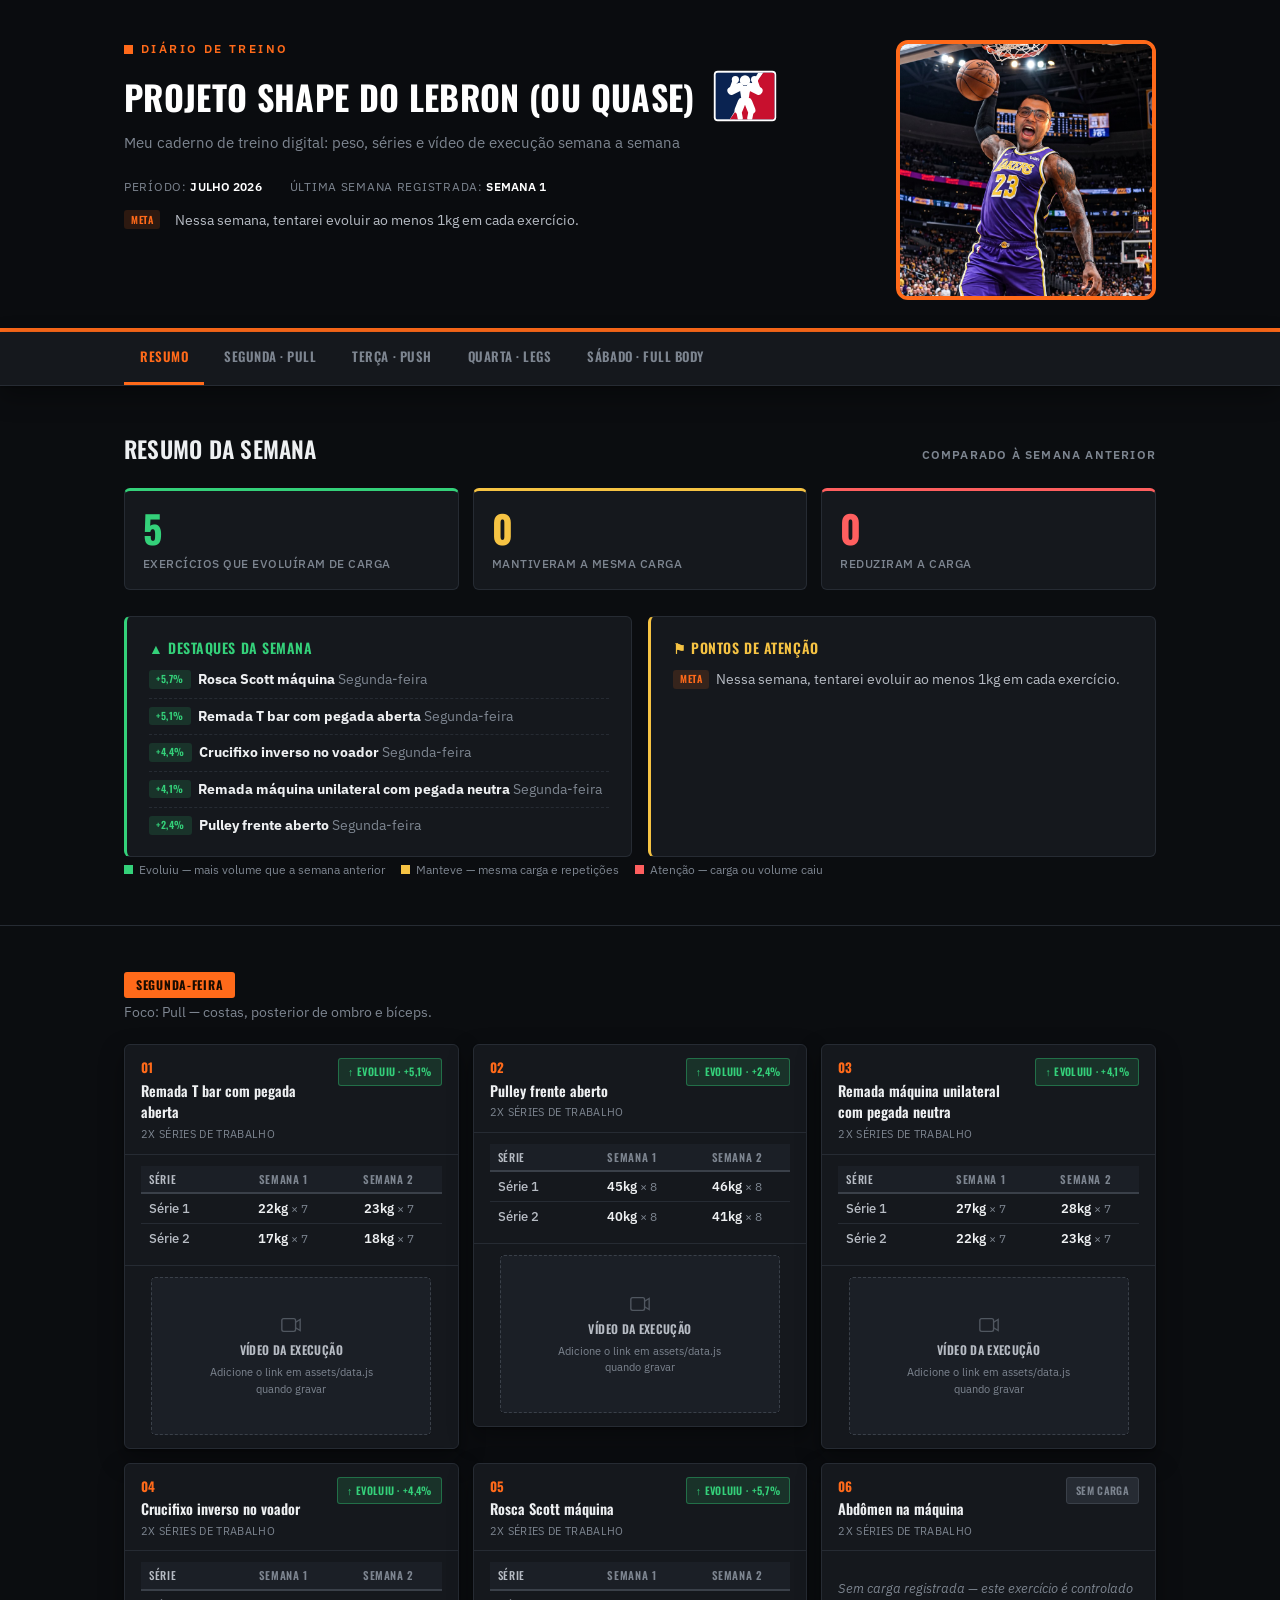
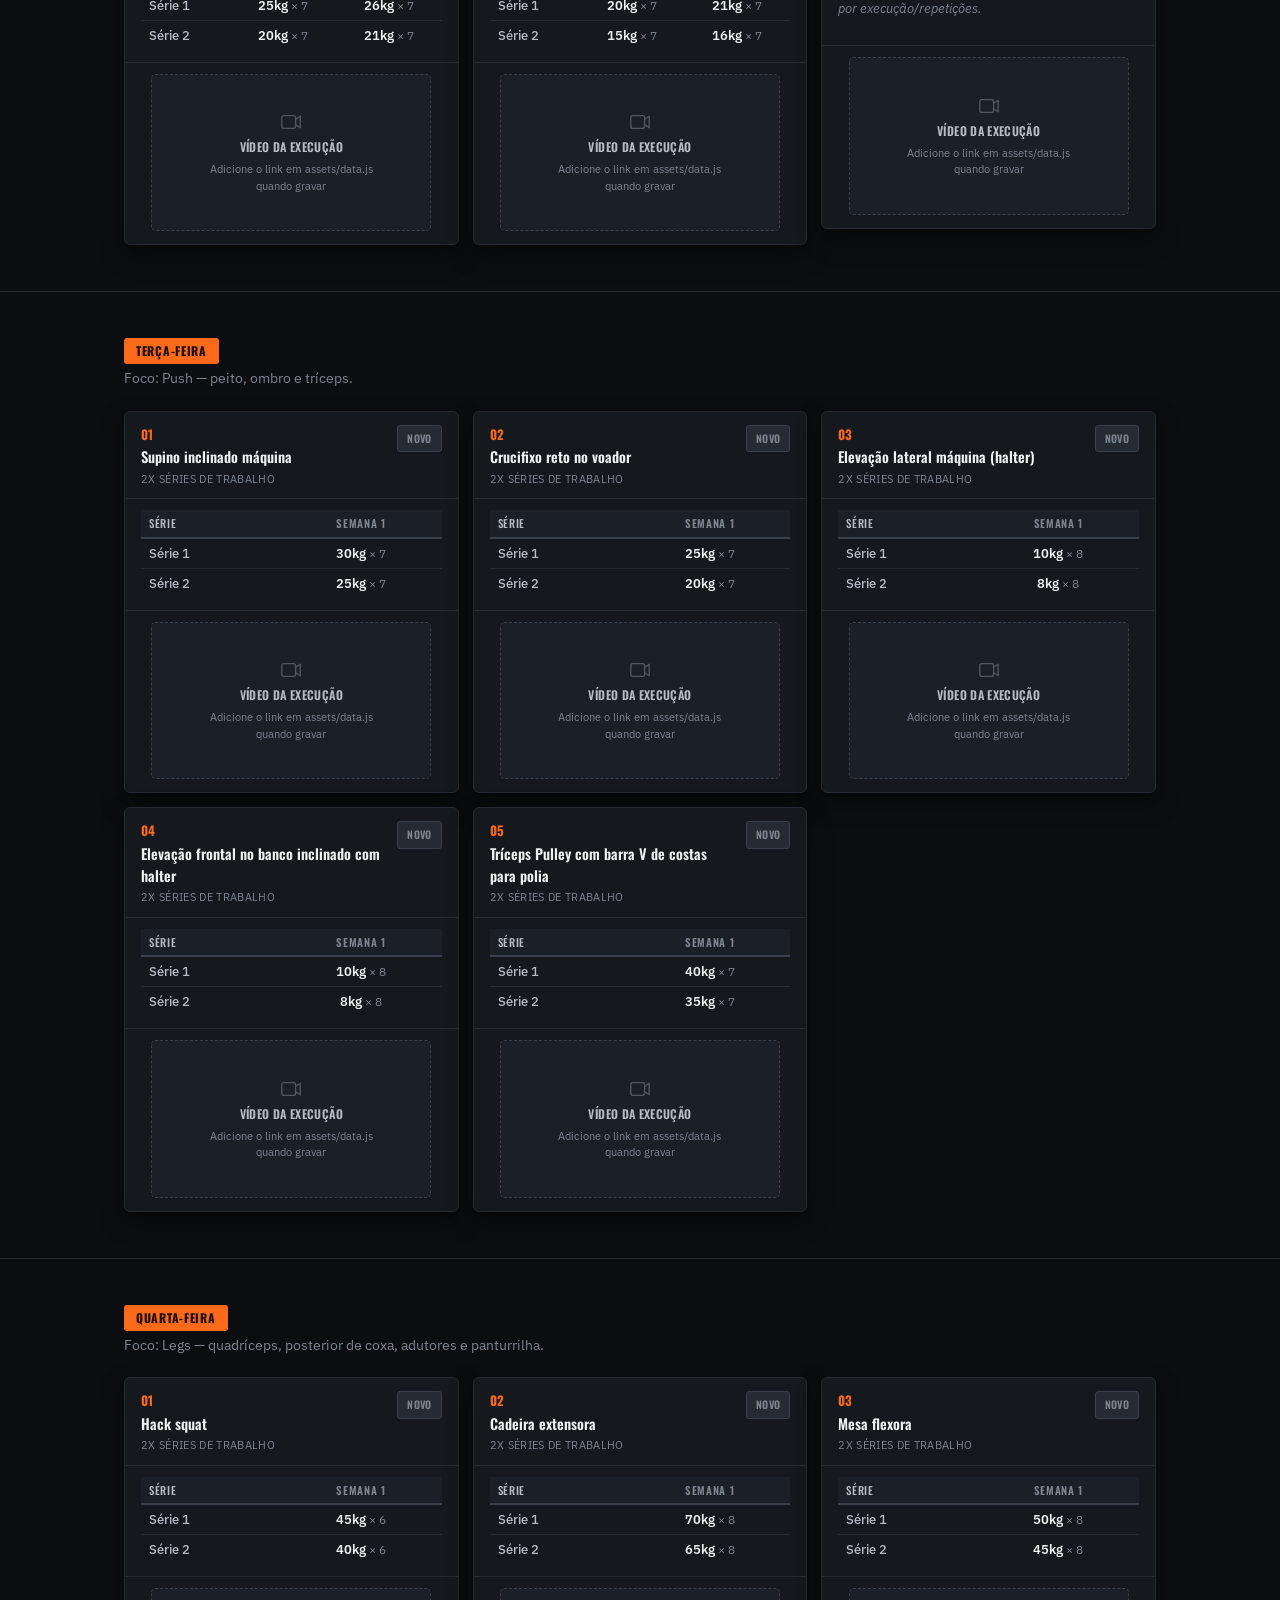
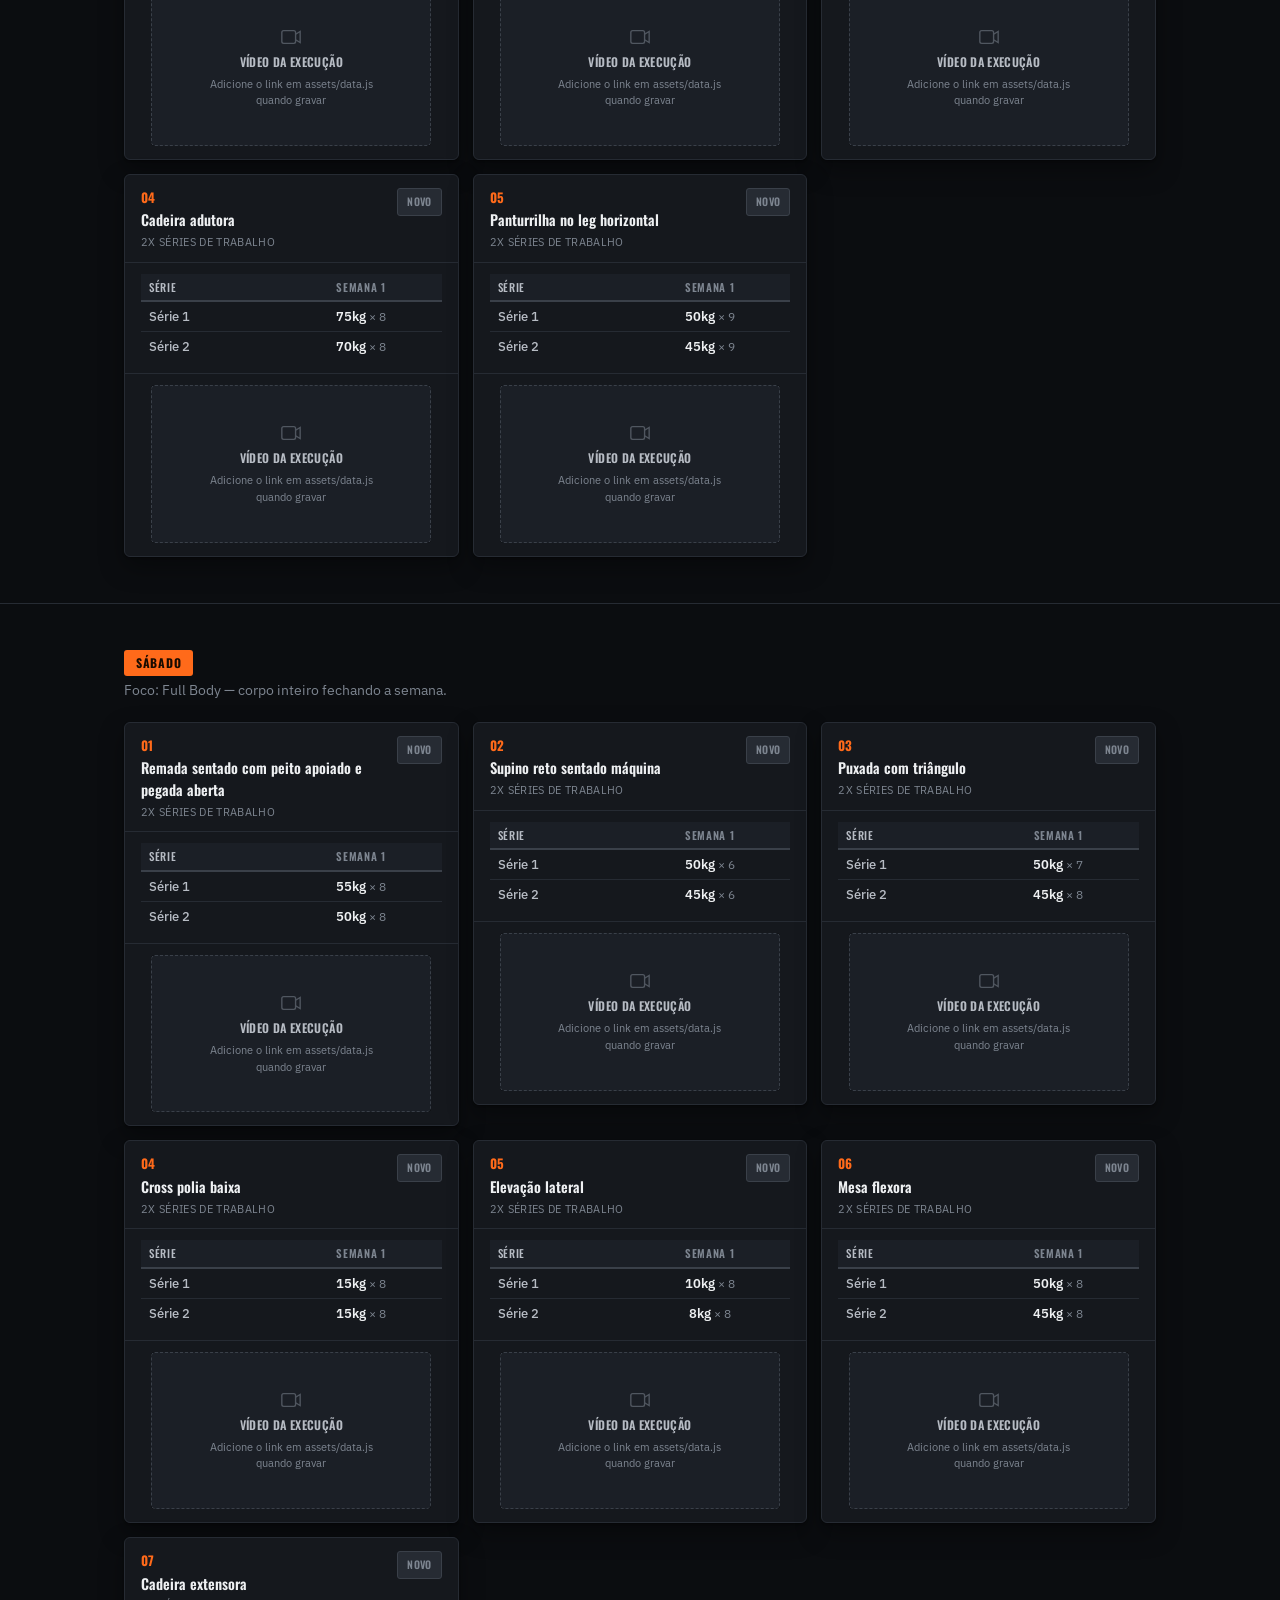
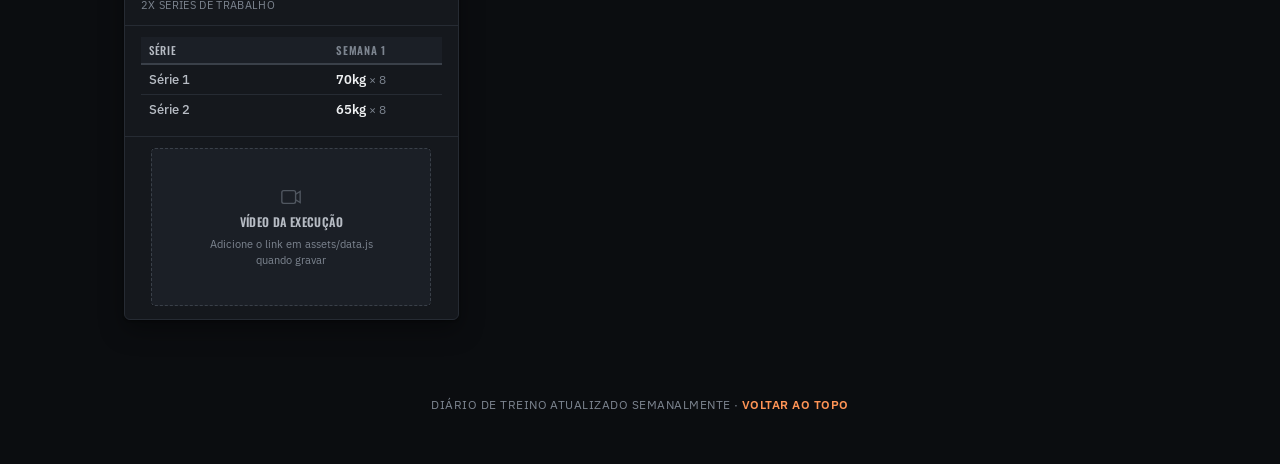
==== index.html @ 0bc57972 "Add initial HTML structure and CSS styles for training diary project" ====
<!DOCTYPE html>
<html lang="pt-BR">
<head>
<meta charset="UTF-8">
<meta name="viewport" content="width=device-width, initial-scale=1.0">
<title>Diário de Treino — Projeto Shape do Lebron (ou quase)</title>
<meta name="description" content="Registro semanal de cargas, séries e evolução de treino, com espaço para vídeos de execução.">
<link rel="icon" type="image/svg+xml" href="assets/favicon.svg">
<link rel="alternate icon" href="assets/favicon.png">
<link rel="stylesheet" href="assets/styles.css">
</head>
<body>

<header class="site-header">
  <div class="wrap header-flex">
    <div class="header-main">
      <p class="eyebrow">Diário de treino</p>
      <div class="title-row">
        <h1 id="meta-programa">Programa</h1>
        <svg class="league-logo" viewBox="20 0 160 130" role="img" aria-label="Distintivo da liga do shape">
          <rect x="22" y="2" width="156" height="126" rx="10" fill="#ffffff"/>
          <clipPath id="badgeClip">
            <rect x="26" y="6" width="148" height="118" rx="7"/>
          </clipPath>
          <g clip-path="url(#badgeClip)">
            <rect x="26" y="6" width="148" height="118" fill="#0a2351"/>
            <polygon points="133.4,6 146.2,6 74.5,124 61.8,124" fill="#ffffff"/>
            <polygon points="146.2,6 174,6 174,124 61.8,124" fill="#c8102e"/>
            <g fill="none" stroke="#ffffff" stroke-linecap="round">
              <path d="M86,42 L66,52" stroke-width="20"/>
              <path d="M66,52 L76,24" stroke-width="13"/>
              <path d="M114,42 L134,52" stroke-width="20"/>
              <path d="M134,52 L124,24" stroke-width="13"/>
              <path d="M92,80 L84,100" stroke-width="20"/>
              <path d="M84,100 L88,120" stroke-width="13"/>
              <path d="M108,80 L116,100" stroke-width="20"/>
              <path d="M116,100 L112,120" stroke-width="13"/>
            </g>
            <polygon points="86,40 114,40 108,80 92,80" fill="#ffffff"/>
            <circle cx="76" cy="24" r="9" fill="#ffffff"/>
            <circle cx="124" cy="24" r="9" fill="#ffffff"/>
            <circle cx="100" cy="26" r="13" fill="#ffffff"/>
          </g>
        </svg>
      </div>
      <p class="sub">Meu caderno de treino digital: peso, séries e vídeo de execução semana a semana</p>
      <div class="header-meta">
        <span>Período: <strong id="meta-periodo">—</strong></span>
        <span>Última semana registrada: <strong id="meta-atualizacao">—</strong></span>
      </div>
      <p class="header-goal" id="header-goal" hidden><span class="tag-mini goal">Meta</span><span id="header-goal-text"></span></p>
      <div class="month-switcher" id="month-switcher" hidden></div>
    </div>
    <div class="header-photo">
      <img src="assets/perfil.jpg" alt="Foto do atleta" onerror="this.parentElement.classList.add('is-empty')">
    </div>
  </div>
</header>

<nav class="day-nav">
  <div class="wrap">
    <a href="#resumo" class="accent">Resumo</a>
    <a href="#pull">Segunda · Pull</a>
    <a href="#push">Terça · Push</a>
    <a href="#legs">Quarta · Legs</a>
    <a href="#fullbody">Sábado · Full Body</a>
  </div>
</nav>

<main>

  <section class="block" id="resumo">
    <div class="wrap">
      <div class="section-head">
        <h2>Resumo da semana</h2>
        <span class="tag">Comparado à semana anterior</span>
      </div>

      <div class="stat-grid">
        <div class="stat-card up">
          <div class="num" id="stat-up">0</div>
          <div class="label">Exercícios que evoluíram de carga</div>
        </div>
        <div class="stat-card flat">
          <div class="num" id="stat-flat">0</div>
          <div class="label">Mantiveram a mesma carga</div>
        </div>
        <div class="stat-card down">
          <div class="num" id="stat-down">0</div>
          <div class="label">Reduziram a carga</div>
        </div>
      </div>

      <div class="callout-grid">
        <div class="callout highlight">
          <h3>▲ Destaques da semana</h3>
          <ul id="highlight-list"></ul>
        </div>
        <div class="callout attention">
          <h3>⚑ Pontos de atenção</h3>
          <ul id="attention-list"></ul>
        </div>
      </div>

      <div class="legend">
        <span><span class="dot up"></span>Evoluiu — mais volume que a semana anterior</span>
        <span><span class="dot flat"></span>Manteve — mesma carga e repetições</span>
        <span><span class="dot down"></span>Atenção — carga ou volume caiu</span>
      </div>
    </div>
  </section>

  <section class="block" id="pull">
    <div class="wrap">
      <div class="day-title"><span class="pill">Segunda-feira</span></div>
      <p class="day-sub">Foco: Pull — costas, posterior de ombro e bíceps.</p>
      <div class="ex-grid"></div>
    </div>
  </section>

  <section class="block" id="push">
    <div class="wrap">
      <div class="day-title"><span class="pill">Terça-feira</span></div>
      <p class="day-sub">Foco: Push — peito, ombro e tríceps.</p>
      <div class="ex-grid"></div>
    </div>
  </section>

  <section class="block" id="legs">
    <div class="wrap">
      <div class="day-title"><span class="pill">Quarta-feira</span></div>
      <p class="day-sub">Foco: Legs — quadríceps, posterior de coxa, adutores e panturrilha.</p>
      <div class="ex-grid"></div>
    </div>
  </section>

  <section class="block" id="fullbody">
    <div class="wrap">
      <div class="day-title"><span class="pill">Sábado</span></div>
      <p class="day-sub">Foco: Full Body — corpo inteiro fechando a semana.</p>
      <div class="ex-grid"></div>
    </div>
  </section>

</main>

<footer>
  <div class="wrap">
    Diário de treino atualizado semanalmente · <a href="#resumo">voltar ao topo</a>
  </div>
</footer>

<script src="assets/data.js"></script>
<script src="assets/app.js"></script>
</body>
</html>
---- assets/styles.css ----
@import url('https://fonts.googleapis.com/css2?family=Oswald:wght@400;500;600;700&family=IBM+Plex+Sans:wght@400;500;600;700&display=swap');

:root {
  --ink: #eef0f2;
  --ink-soft: #b7bcc4;
  --muted: #7d8590;
  --paper: #0b0d10;
  --paper-raised: #15181d;
  --paper-raised-2: #1b1f26;
  --line: #262b33;
  --line-strong: #3a4049;
  --brand: #0a0c0f;
  --brand-soft: #ff9455;
  --terracotta: #ff6a1a;
  --up: #34d17a;
  --up-bg: rgba(52, 209, 122, 0.14);
  --up-line: rgba(52, 209, 122, 0.38);
  --flat: #f6c343;
  --flat-bg: rgba(246, 195, 67, 0.14);
  --flat-line: rgba(246, 195, 67, 0.38);
  --down: #ff5f5f;
  --down-bg: rgba(255, 95, 95, 0.14);
  --down-line: rgba(255, 95, 95, 0.38);
  --radius: 6px;
  --shadow: 0 1px 2px rgba(0, 0, 0, 0.35), 0 10px 24px rgba(0, 0, 0, 0.35);
}

* { box-sizing: border-box; }

html { scroll-behavior: smooth; }

body {
  margin: 0;
  background: var(--paper);
  color: var(--ink);
  font-family: 'IBM Plex Sans', -apple-system, BlinkMacSystemFont, sans-serif;
  font-feature-settings: 'tnum' 1, 'lnum' 1;
  line-height: 1.5;
}

h1, h2, h3, .display {
  font-family: 'Oswald', 'Arial Narrow', sans-serif;
  font-weight: 600;
  text-transform: uppercase;
  color: var(--ink);
  letter-spacing: 0.01em;
}

a { color: inherit; }

.wrap {
  max-width: 1080px;
  margin: 0 auto;
  padding: 0 24px;
}

/* ---------- HEADER ---------- */

.site-header {
  background: var(--brand);
  color: #eef0f2;
  padding: 40px 0 28px;
  border-bottom: 4px solid var(--terracotta);
}

.site-header .eyebrow {
  display: flex;
  align-items: center;
  gap: 8px;
  text-transform: uppercase;
  letter-spacing: 0.2em;
  font-size: 12px;
  font-weight: 600;
  color: var(--terracotta);
  margin: 0 0 12px;
}

.site-header .eyebrow::before {
  content: "";
  display: inline-block;
  width: 9px;
  height: 9px;
  background: var(--terracotta);
}

.header-flex {
  display: flex;
  justify-content: space-between;
  align-items: flex-start;
  gap: 28px;
}

.header-main {
  min-width: 0;
  flex: 1 1 auto;
}

.header-photo {
  flex: none;
  width: 260px;
  height: 260px;
  border-radius: 12px;
  border: 4px solid var(--terracotta);
  overflow: hidden;
  background: var(--paper-raised-2);
}

.header-photo img {
  width: 100%;
  height: 100%;
  object-fit: cover;
  display: block;
}

.header-photo.is-empty {
  display: flex;
  align-items: center;
  justify-content: center;
}

.header-photo.is-empty img {
  display: none;
}

.header-photo.is-empty::after {
  content: "SUA FOTO AQUI";
  font-family: 'Oswald', sans-serif;
  font-size: 13px;
  font-weight: 600;
  letter-spacing: 0.04em;
  color: var(--muted);
  text-align: center;
  padding: 0 8px;
}

@media (max-width: 860px) {
  .header-photo {
    width: 180px;
    height: 180px;
  }
}

@media (max-width: 640px) {
  .header-flex {
    flex-direction: column-reverse;
  }
  .header-photo {
    width: 100%;
    height: auto;
    aspect-ratio: 1 / 1;
    max-width: 320px;
    margin: 0 auto;
  }
  .site-header h1 {
    white-space: normal;
  }
}

.title-row {
  display: flex;
  align-items: center;
  gap: 18px;
  flex-wrap: wrap;
  margin-bottom: 10px;
}

.site-header h1 {
  color: #ffffff;
  font-size: clamp(22px, 3.4vw, 34px);
  font-weight: 700;
  letter-spacing: 0.01em;
  margin: 0;
  white-space: nowrap;
}

.league-logo {
  height: 52px;
  width: auto;
  flex: none;
}

.site-header .sub {
  color: var(--muted);
  font-size: 14.5px;
  margin: 0;
  max-width: 620px;
  text-transform: none;
}

.header-meta {
  display: flex;
  flex-wrap: wrap;
  gap: 10px 28px;
  margin-top: 24px;
  font-size: 12px;
  text-transform: uppercase;
  letter-spacing: 0.06em;
  color: var(--muted);
}

.header-meta strong {
  color: #ffffff;
  font-weight: 600;
  letter-spacing: 0.01em;
}

.header-goal {
  display: flex;
  align-items: center;
  gap: 8px;
  margin: 14px 0 0;
  font-size: 13.5px;
  color: var(--ink-soft);
}

.month-switcher {
  display: flex;
  flex-wrap: wrap;
  gap: 8px;
  margin-top: 20px;
}

.month-pill {
  font-family: 'Oswald', sans-serif;
  font-size: 12px;
  font-weight: 600;
  text-transform: uppercase;
  letter-spacing: 0.05em;
  color: var(--ink-soft);
  background: transparent;
  border: 1px solid var(--line-strong);
  border-radius: 3px;
  padding: 7px 14px;
  cursor: pointer;
}

.month-pill:hover {
  border-color: var(--terracotta);
  color: #fff;
}

.month-pill.active {
  background: var(--terracotta);
  border-color: var(--terracotta);
  color: #180b00;
}

/* ---------- NAV ---------- */

.day-nav {
  position: sticky;
  top: 0;
  z-index: 20;
  background: var(--paper-raised);
  border-bottom: 1px solid var(--line);
  box-shadow: var(--shadow);
}

.day-nav .wrap {
  display: flex;
  gap: 4px;
  overflow-x: auto;
  padding-top: 0;
  padding-bottom: 0;
}

.day-nav a {
  display: inline-block;
  padding: 15px 16px;
  font-family: 'Oswald', sans-serif;
  font-size: 13px;
  font-weight: 600;
  text-transform: uppercase;
  letter-spacing: 0.04em;
  text-decoration: none;
  color: var(--muted);
  border-bottom: 3px solid transparent;
  white-space: nowrap;
}

.day-nav a:hover { color: var(--ink); }

.day-nav a.accent { border-bottom-color: var(--terracotta); color: var(--terracotta); }

/* ---------- SECTIONS ---------- */

section.block {
  padding: 46px 0;
  border-bottom: 1px solid var(--line);
}

main > section.block:last-child {
  border-bottom: none;
}

.section-head {
  display: flex;
  align-items: baseline;
  justify-content: space-between;
  flex-wrap: wrap;
  gap: 8px;
  margin-bottom: 22px;
}

.section-head h2 {
  font-size: 23px;
  margin: 0;
}

.section-head .tag {
  font-size: 12px;
  font-weight: 600;
  color: var(--muted);
  text-transform: uppercase;
  letter-spacing: 0.1em;
}

/* ---------- SUMMARY ---------- */

.stat-grid {
  display: grid;
  grid-template-columns: repeat(auto-fit, minmax(150px, 1fr));
  gap: 14px;
  margin-bottom: 26px;
}

.stat-card {
  background: var(--paper-raised);
  border: 1px solid var(--line);
  border-top: 3px solid var(--line-strong);
  border-radius: var(--radius);
  padding: 18px 18px 16px;
}

.stat-card .num {
  font-family: 'Oswald', sans-serif;
  font-size: 38px;
  font-weight: 700;
  line-height: 1;
  margin-bottom: 8px;
}

.stat-card .label {
  font-size: 12px;
  color: var(--muted);
  font-weight: 500;
  text-transform: uppercase;
  letter-spacing: 0.04em;
}

.stat-card.up { border-top-color: var(--up); }
.stat-card.flat { border-top-color: var(--flat); }
.stat-card.down { border-top-color: var(--down); }

.stat-card.up .num { color: var(--up); }
.stat-card.flat .num { color: var(--flat); }
.stat-card.down .num { color: var(--down); }

.callout-grid {
  display: grid;
  grid-template-columns: 1fr 1fr;
  gap: 16px;
}

@media (max-width: 720px) {
  .callout-grid { grid-template-columns: 1fr; }
}

.callout {
  background: var(--paper-raised);
  border-radius: var(--radius);
  padding: 20px 22px;
  border: 1px solid var(--line);
  border-left: 3px solid;
}

.callout h3 {
  margin: 0 0 12px;
  font-size: 14px;
  letter-spacing: 0.04em;
  display: flex;
  align-items: center;
  gap: 8px;
}

.callout.highlight {
  border-left-color: var(--up);
}
.callout.highlight h3 { color: var(--up); }

.callout.attention {
  border-left-color: var(--flat);
}
.callout.attention h3 { color: var(--flat); }

.callout ul {
  margin: 0;
  padding: 0;
  list-style: none;
  font-size: 13.5px;
  color: var(--ink-soft);
}

.callout li {
  padding: 8px 0;
  border-bottom: 1px dashed var(--line);
  line-height: 1.45;
}
.callout li:last-child { border-bottom: none; padding-bottom: 0; }
.callout li:first-child { padding-top: 0; }

.callout li .muted { color: var(--muted); }
.callout li strong { color: var(--ink); }

.tag-mini {
  display: inline-block;
  font-family: 'Oswald', sans-serif;
  font-size: 10px;
  font-weight: 600;
  text-transform: uppercase;
  letter-spacing: 0.05em;
  padding: 2px 7px;
  border-radius: 3px;
  margin-right: 7px;
  vertical-align: 1px;
  white-space: nowrap;
}

.tag-mini.up { background: var(--up-bg); color: var(--up); }
.tag-mini.down { background: var(--down-bg); color: var(--down); }
.tag-mini.flat { background: var(--flat-bg); color: var(--flat); }
.tag-mini.goal { background: rgba(255, 106, 26, 0.14); color: var(--terracotta); }

.callout .empty {
  font-size: 13.5px;
  color: var(--muted);
  font-style: italic;
}

/* ---------- DAY HEADER ---------- */

.day-title {
  display: flex;
  align-items: center;
  gap: 12px;
  margin-bottom: 4px;
}

.day-title .pill {
  font-family: 'Oswald', sans-serif;
  font-size: 12px;
  font-weight: 700;
  text-transform: uppercase;
  letter-spacing: 0.06em;
  background: var(--terracotta);
  color: #180b00;
  padding: 4px 12px;
  border-radius: 3px;
}

.day-sub {
  font-size: 13.5px;
  color: var(--muted);
  margin: 0 0 22px;
}

/* ---------- EXERCISE CARD ---------- */

.ex-grid {
  display: grid;
  grid-template-columns: repeat(auto-fit, minmax(300px, 1fr));
  align-items: start;
  gap: 14px;
}

.ex-card {
  background: var(--paper-raised);
  border: 1px solid var(--line);
  border-radius: var(--radius);
  overflow: hidden;
  box-shadow: var(--shadow);
}

.ex-card-head {
  display: flex;
  justify-content: space-between;
  align-items: flex-start;
  gap: 10px;
  padding: 13px 16px 11px;
  border-bottom: 1px solid var(--line);
}

.ex-card-head .num {
  font-family: 'Oswald', sans-serif;
  font-weight: 700;
  font-size: 13px;
  color: var(--terracotta);
  display: block;
  margin-bottom: 2px;
}

.ex-card-head h3 {
  font-size: 14.5px;
  font-weight: 600;
  text-transform: none;
  margin: 0;
  letter-spacing: 0;
}

.ex-card-head .series-count {
  font-size: 11px;
  color: var(--muted);
  margin-top: 3px;
  text-transform: uppercase;
  letter-spacing: 0.03em;
}

.badge {
  flex: none;
  font-family: 'Oswald', sans-serif;
  font-size: 10.5px;
  font-weight: 600;
  letter-spacing: 0.03em;
  padding: 5px 9px;
  border-radius: 3px;
  white-space: nowrap;
  border: 1px solid;
  text-transform: uppercase;
}

.badge.up { background: var(--up-bg); color: var(--up); border-color: var(--up-line); }
.badge.flat { background: var(--flat-bg); color: var(--flat); border-color: var(--flat-line); }
.badge.down { background: var(--down-bg); color: var(--down); border-color: var(--down-line); }
.badge.neutral { background: var(--line); color: var(--muted); border-color: var(--line-strong); }

.ex-body {
  display: flex;
  flex-direction: column;
}

.ex-table-wrap {
  padding: 11px 16px 12px;
  overflow-x: auto;
}

table.log {
  border-collapse: collapse;
  width: 100%;
  font-size: 12.5px;
  min-width: 280px;
}

table.log th, table.log td {
  text-align: center;
  padding: 5px 8px;
  border-bottom: 1px solid var(--line);
  white-space: nowrap;
}

table.log th:first-child, table.log td:first-child {
  text-align: left;
  color: var(--ink-soft);
  font-weight: 500;
}

table.log thead th {
  font-family: 'Oswald', sans-serif;
  font-size: 11px;
  text-transform: uppercase;
  letter-spacing: 0.06em;
  color: var(--muted);
  font-weight: 600;
  background: var(--paper-raised-2);
  border-bottom: 2px solid var(--line-strong);
}

table.log tbody tr:last-child td { border-bottom: none; }

table.log td.set-cell strong { color: var(--ink); font-weight: 600; }
table.log td.set-cell span.reps { color: var(--muted); font-size: 12px; }

.no-load {
  font-size: 13px;
  color: var(--muted);
  font-style: italic;
  padding: 4px 0 2px;
}

.ex-note {
  margin: 10px 0 0;
  font-size: 12.5px;
  color: var(--brand-soft);
  background: rgba(255, 106, 26, 0.1);
  border-left: 3px solid var(--terracotta);
  padding: 8px 10px;
  border-radius: 0 4px 4px 0;
}

/* ---------- VIDEO SLOT ---------- */

.video-slot {
  border-top: 1px solid var(--line);
  padding: 11px 16px 13px;
  display: flex;
  flex-direction: column;
}

.video-frame {
  position: relative;
  width: 100%;
  max-width: 280px;
  margin: 0 auto;
  aspect-ratio: 16 / 9;
  border-radius: 4px;
  overflow: hidden;
  background: #000000;
}

.video-frame video, .video-frame iframe {
  width: 100%;
  height: 100%;
  border: 0;
  display: block;
}

.video-placeholder {
  width: 100%;
  height: 100%;
  display: flex;
  flex-direction: column;
  align-items: center;
  justify-content: center;
  gap: 5px;
  border: 1.5px dashed var(--line-strong);
  border-radius: 4px;
  color: var(--muted);
  text-align: center;
  padding: 8px;
  background: var(--paper-raised-2);
}

.video-placeholder svg { opacity: 0.55; }

.video-placeholder .vp-title {
  font-family: 'Oswald', sans-serif;
  font-size: 12px;
  font-weight: 600;
  text-transform: uppercase;
  letter-spacing: 0.03em;
  color: var(--ink-soft);
}

.video-placeholder .vp-hint {
  font-size: 11px;
  color: var(--muted);
  max-width: 180px;
}

/* ---------- LEGEND ---------- */

.legend {
  display: flex;
  flex-wrap: wrap;
  gap: 16px;
  font-size: 12px;
  color: var(--muted);
  margin-top: 4px;
}

.legend .dot {
  display: inline-block;
  width: 9px;
  height: 9px;
  margin-right: 6px;
}

.legend .dot.up { background: var(--up); }
.legend .dot.flat { background: var(--flat); }
.legend .dot.down { background: var(--down); }

/* ---------- FOOTER ---------- */

footer {
  padding: 30px 0 50px;
  font-size: 12px;
  color: var(--muted);
  text-align: center;
  text-transform: uppercase;
  letter-spacing: 0.04em;
}

footer a { color: var(--brand-soft); font-weight: 600; text-decoration: none; }

/* ---------- PRINT ---------- */

@media print {
  :root {
    --ink: #201d1a;
    --ink-soft: #4d463d;
    --muted: #6b6459;
    --paper: #ffffff;
    --paper-raised: #ffffff;
    --paper-raised-2: #f4f2ee;
    --line: #dcd7cc;
    --line-strong: #b9b2a2;
  }
  .day-nav, .month-switcher { display: none; }
  .site-header { background: #fff; color: #201d1a; border-bottom: 3px solid var(--terracotta); }
  .site-header h1, .site-header .eyebrow, .header-meta strong { color: #201d1a; }
  section.block { break-inside: avoid; padding: 20px 0; }
  .ex-card { break-inside: avoid; box-shadow: none; }
}
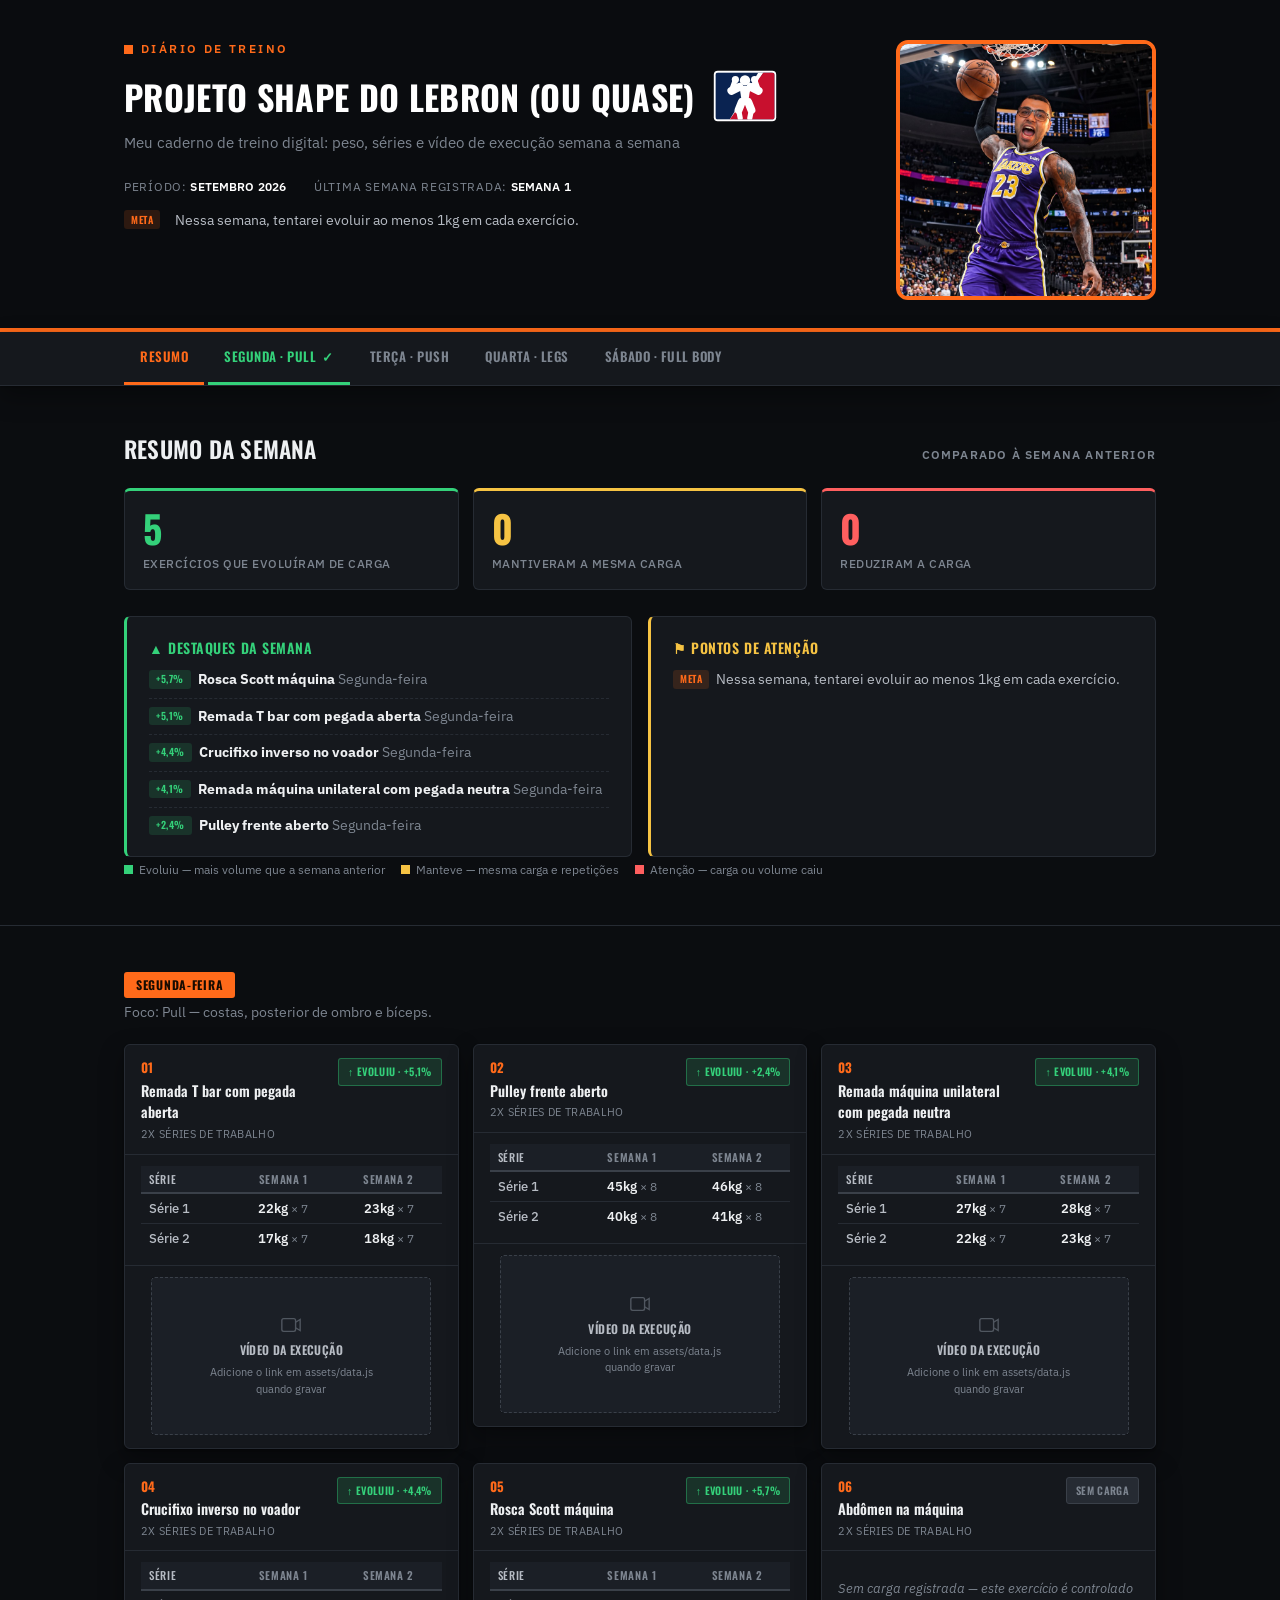
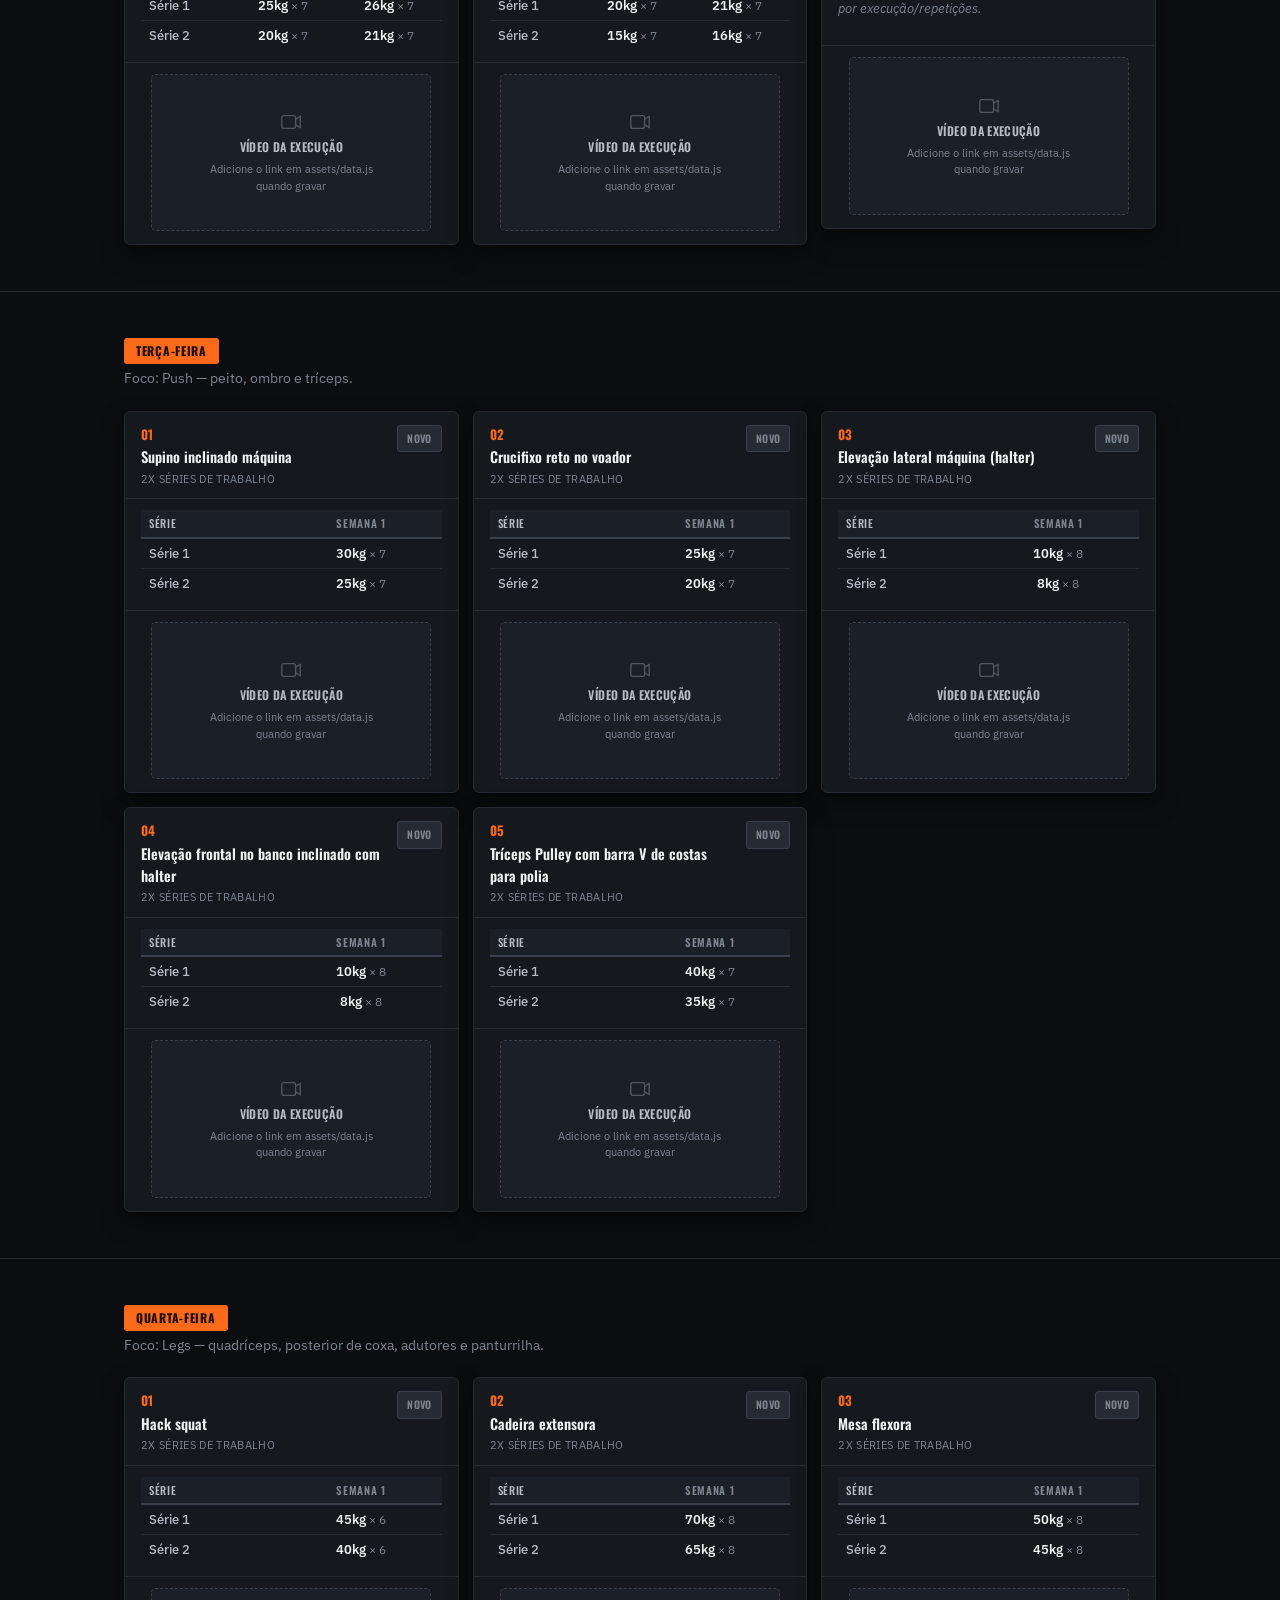
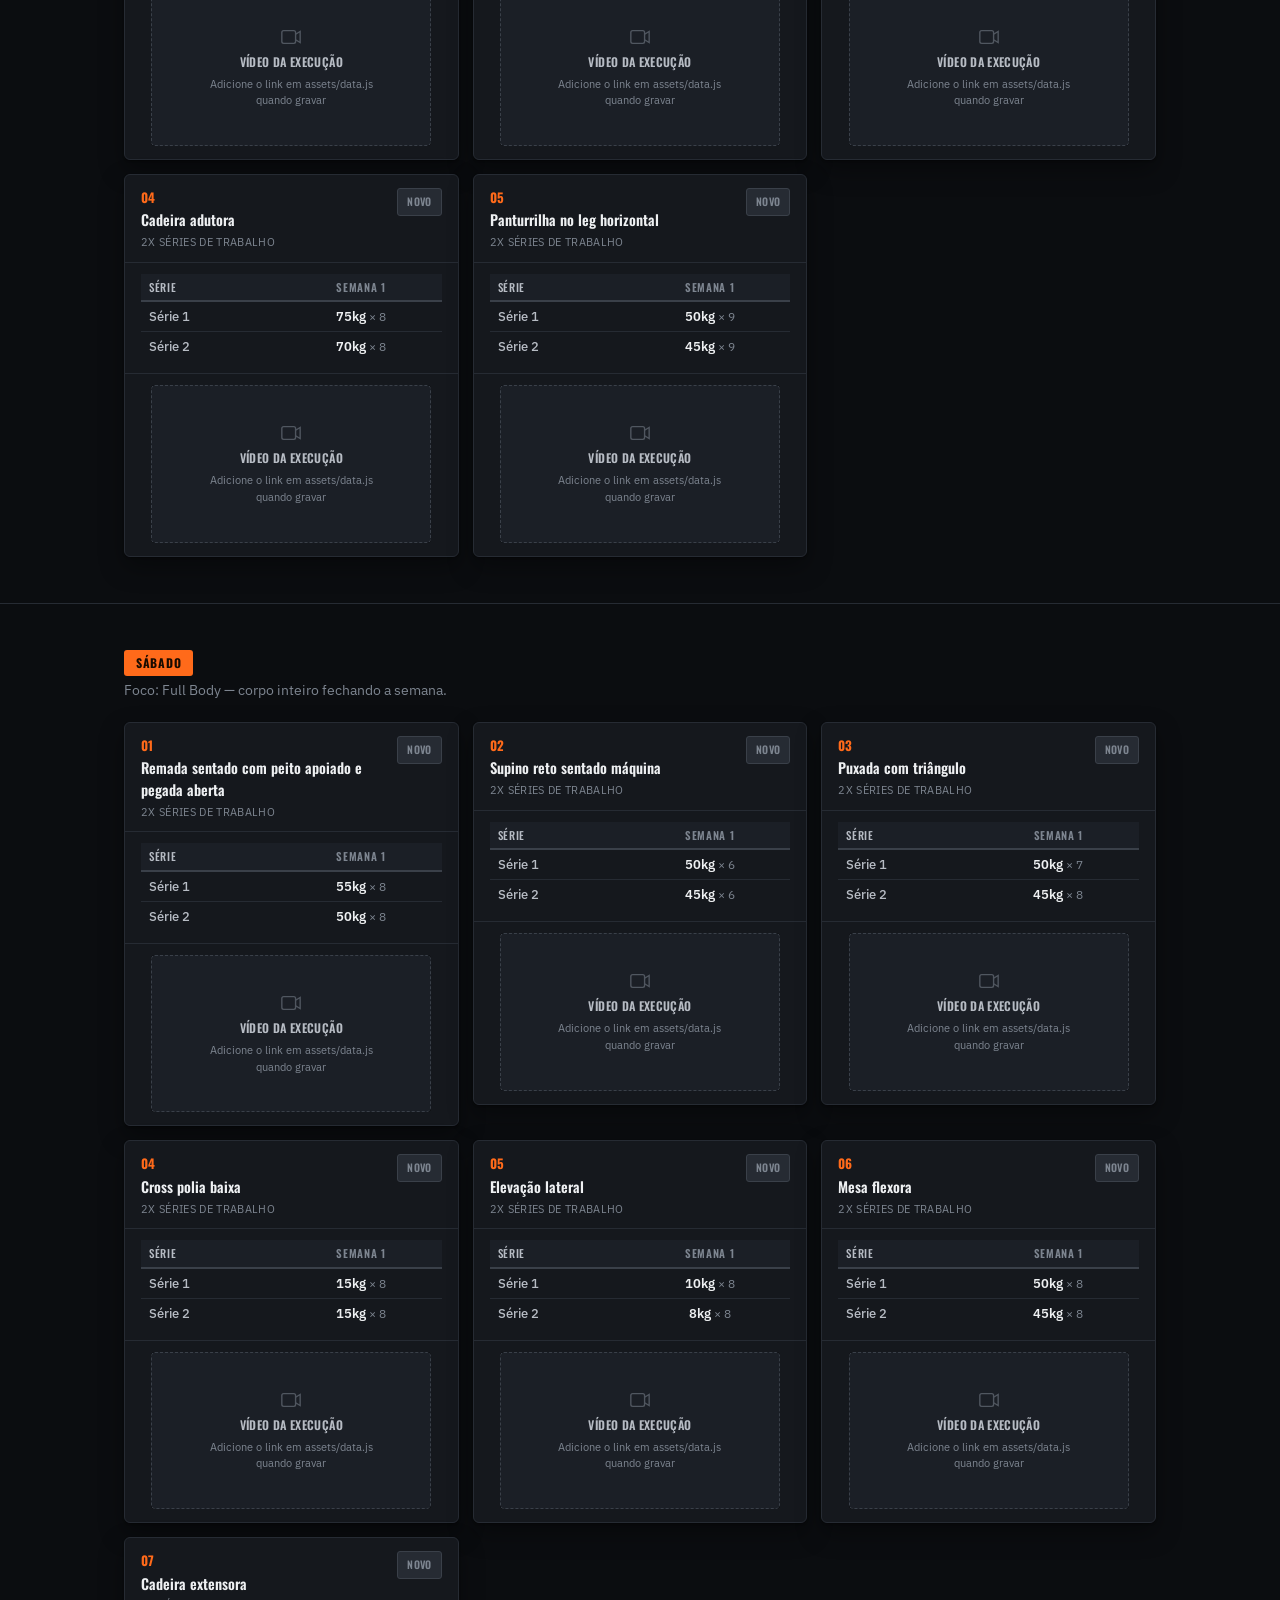
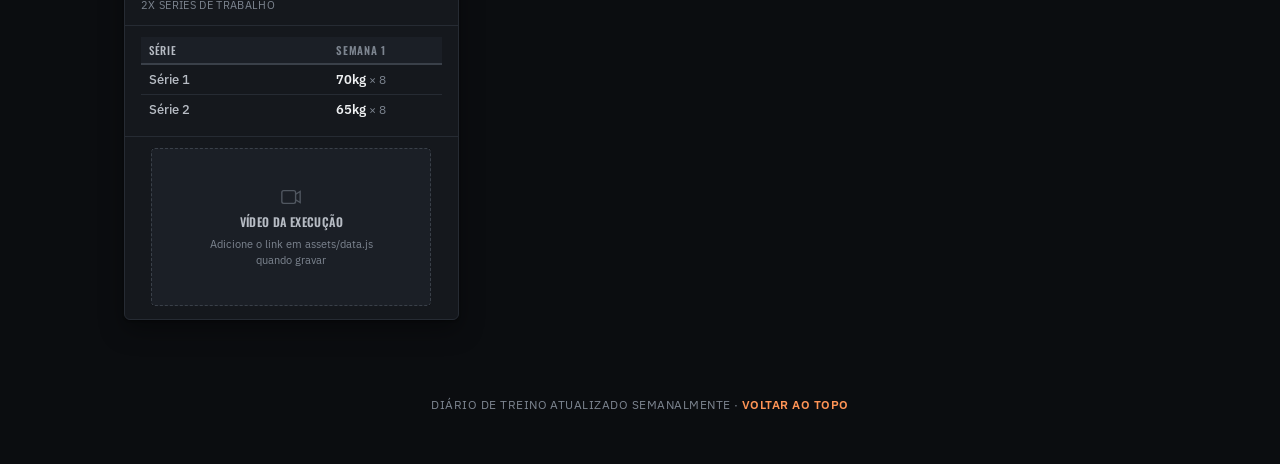
==== commit d49c6a29: "Add navigation checkmarks for training days and update month label in training log" ====
--- a/index.html
+++ b/index.html
@@ -60,10 +60,10 @@
 <nav class="day-nav">
   <div class="wrap">
     <a href="#resumo" class="accent">Resumo</a>
-    <a href="#pull">Segunda · Pull</a>
-    <a href="#push">Terça · Push</a>
-    <a href="#legs">Quarta · Legs</a>
-    <a href="#fullbody">Sábado · Full Body</a>
+    <a href="#pull" id="nav-pull"><span class="nav-label">Segunda · Pull</span><span class="nav-check" aria-hidden="true">✓</span></a>
+    <a href="#push" id="nav-push"><span class="nav-label">Terça · Push</span><span class="nav-check" aria-hidden="true">✓</span></a>
+    <a href="#legs" id="nav-legs"><span class="nav-label">Quarta · Legs</span><span class="nav-check" aria-hidden="true">✓</span></a>
+    <a href="#fullbody" id="nav-fullbody"><span class="nav-label">Sábado · Full Body</span><span class="nav-check" aria-hidden="true">✓</span></a>
   </div>
 </nav>
 
--- a/assets/styles.css
+++ b/assets/styles.css
@@ -282,6 +282,21 @@
 
 .day-nav a.accent { border-bottom-color: var(--terracotta); color: var(--terracotta); }
 
+.day-nav a .nav-check {
+  display: none;
+  margin-left: 6px;
+  color: var(--up);
+}
+
+.day-nav a.done {
+  color: var(--up);
+  border-bottom-color: var(--up);
+}
+
+.day-nav a.done .nav-check {
+  display: inline;
+}
+
 /* ---------- SECTIONS ---------- */
 
 section.block {
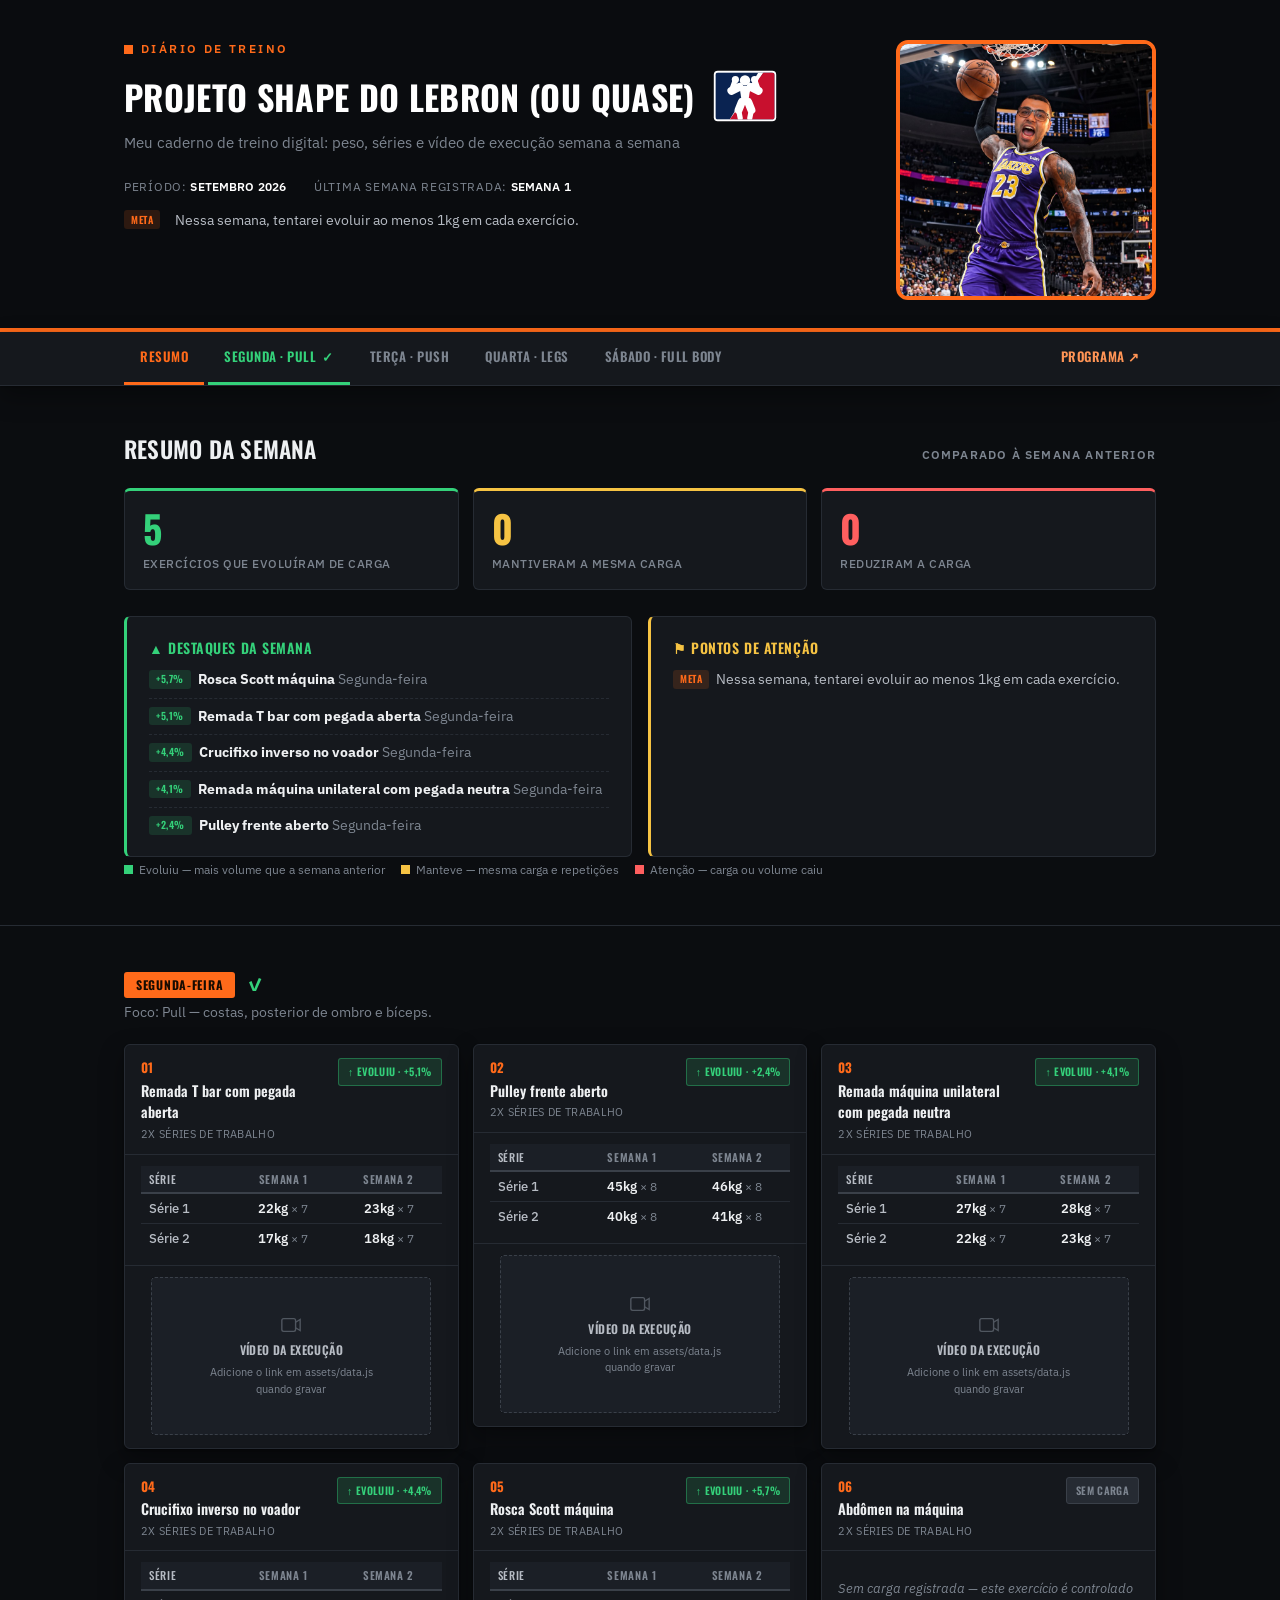
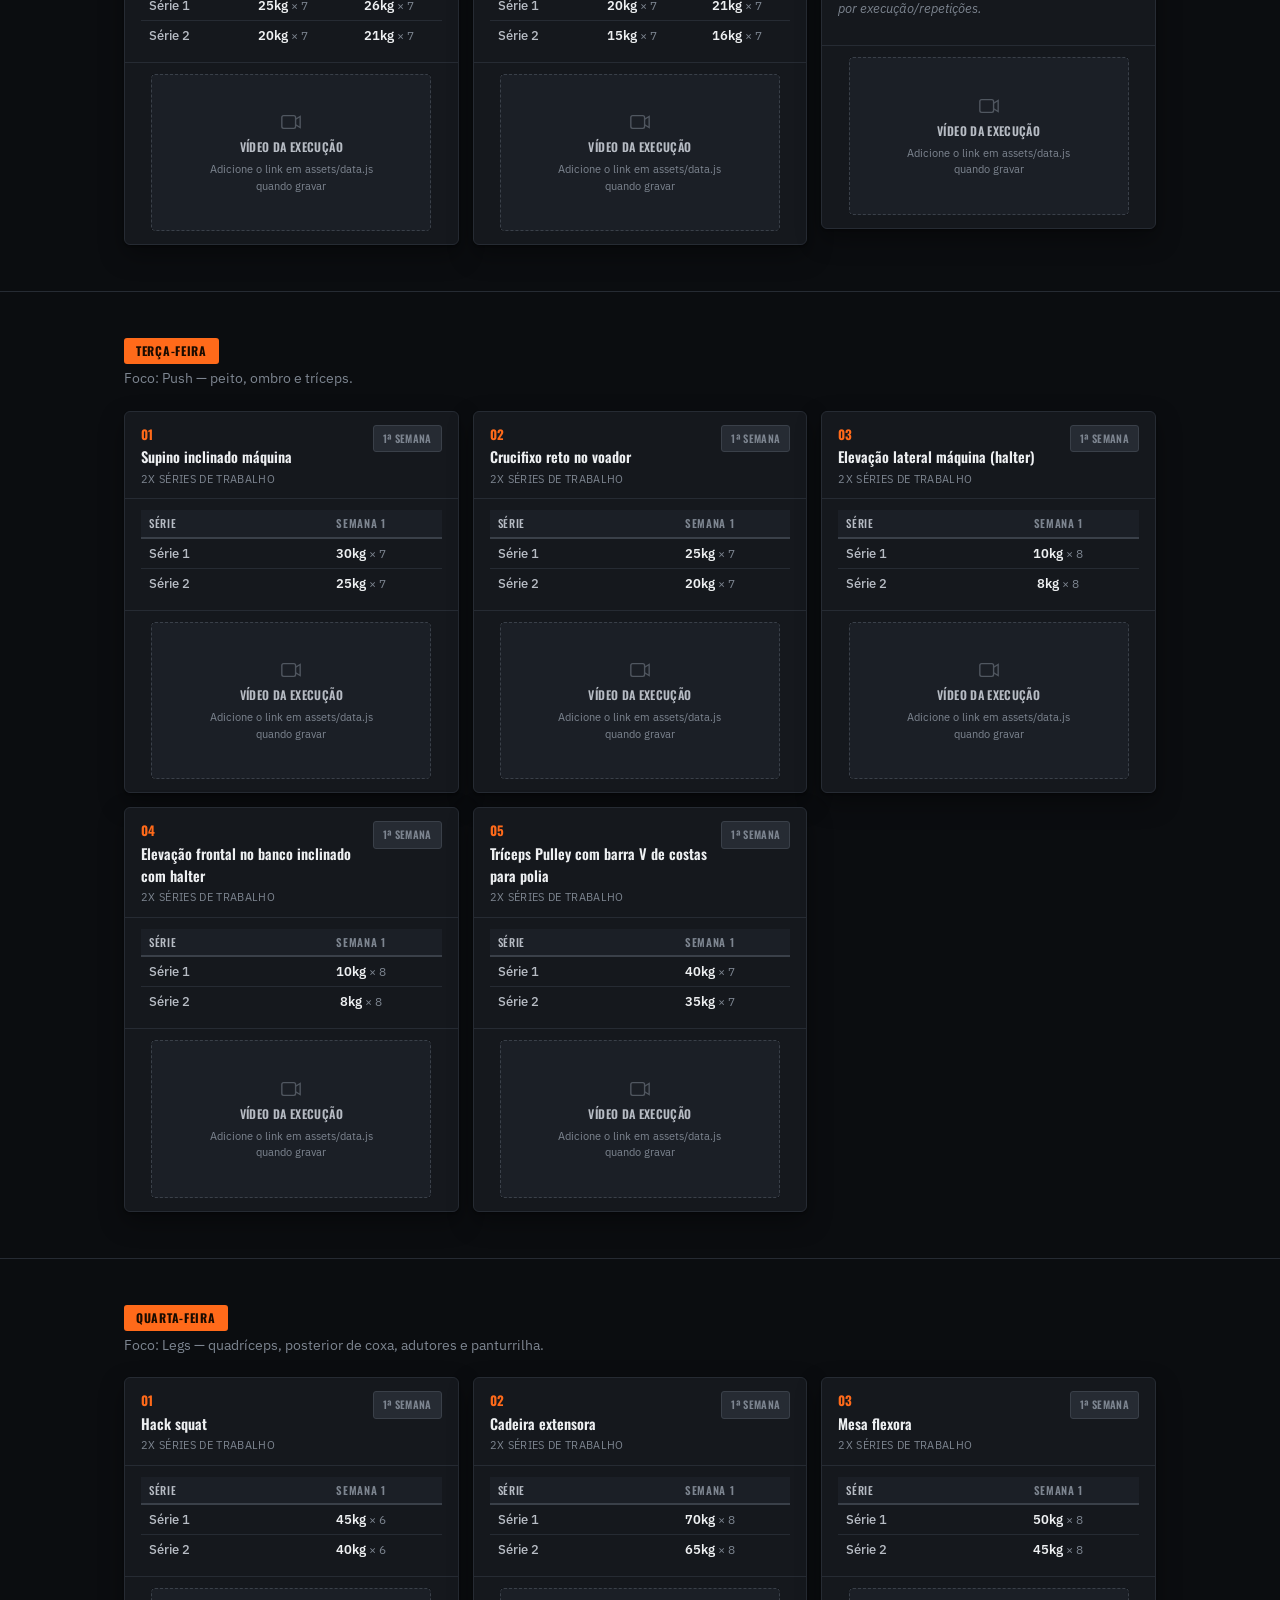
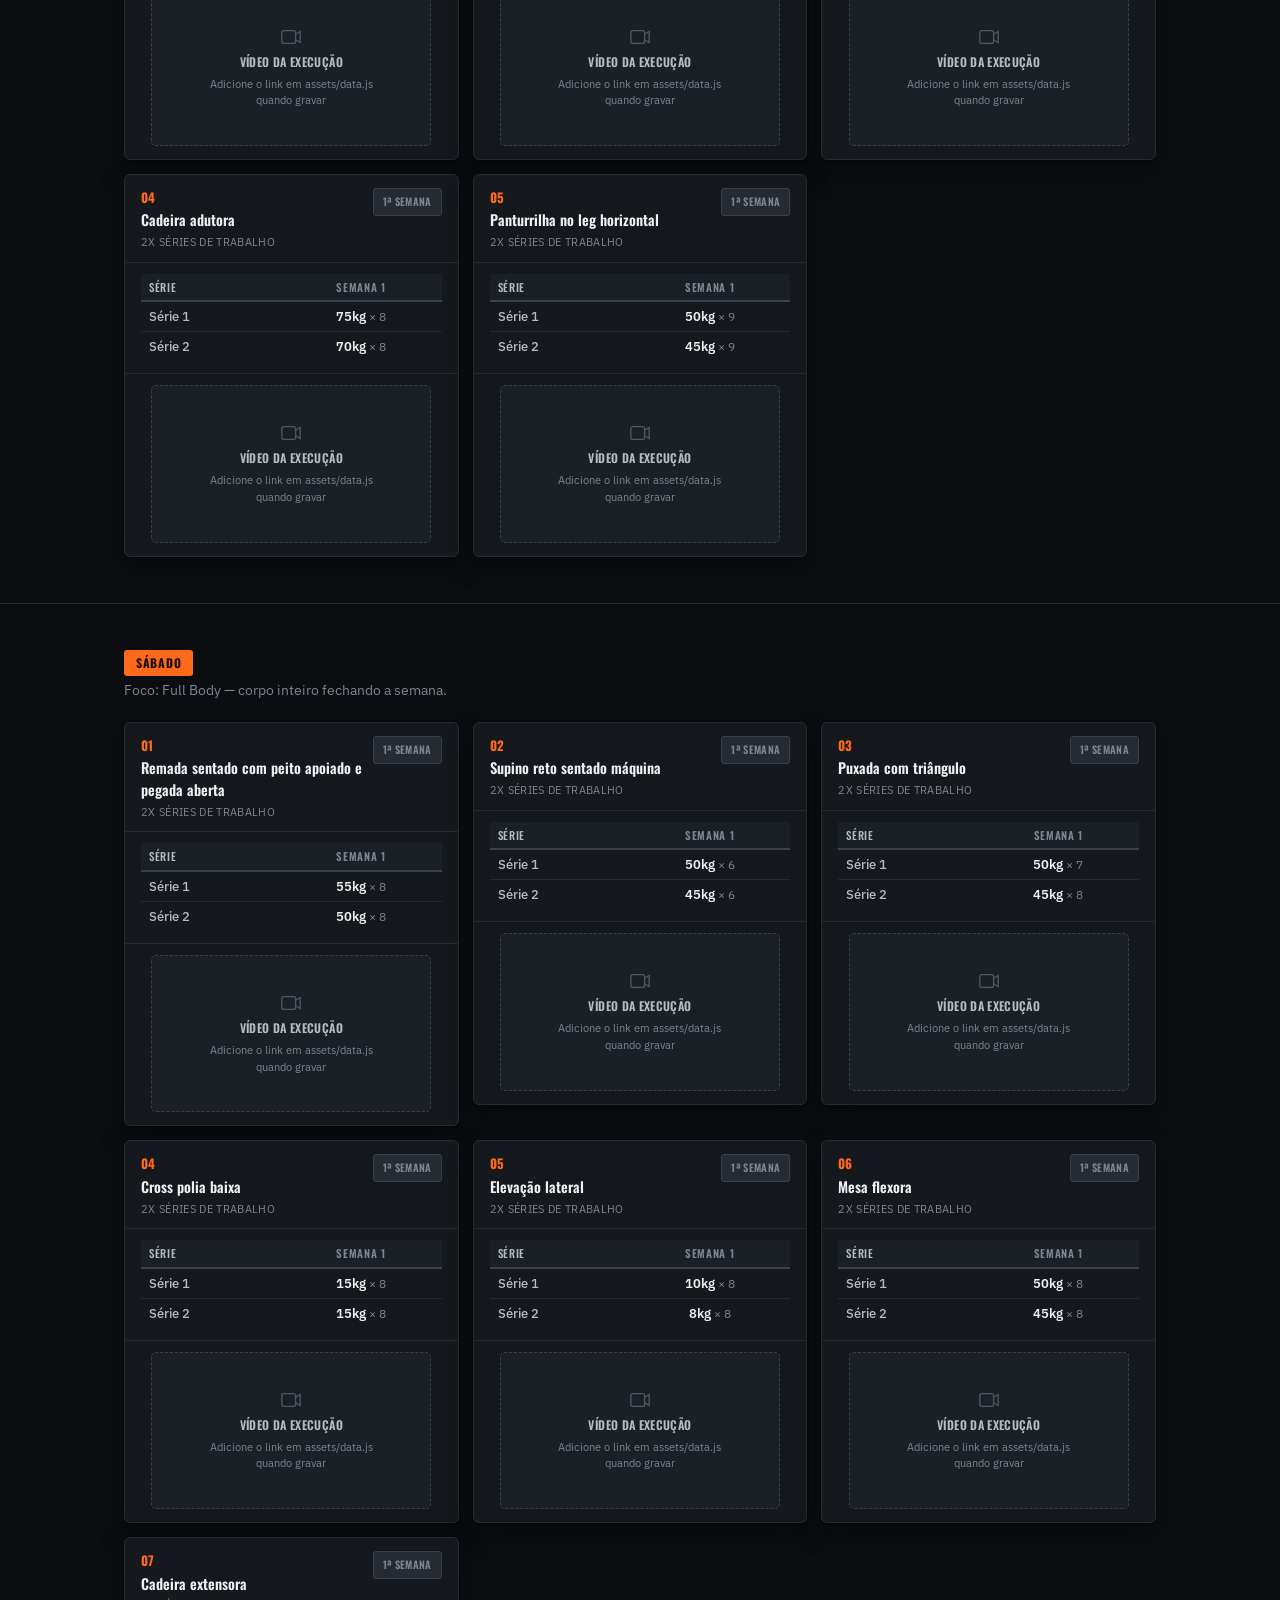
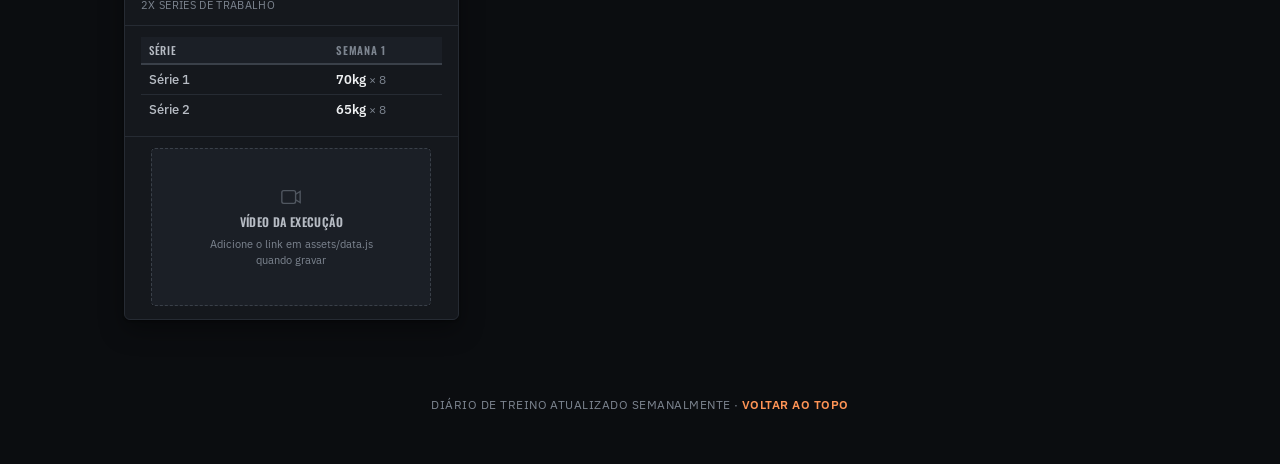
==== commit 4ef32db9: "Update training log badges and add program page with guidelines" ====
--- a/index.html
+++ b/index.html
@@ -64,6 +64,7 @@
     <a href="#push" id="nav-push"><span class="nav-label">Terça · Push</span><span class="nav-check" aria-hidden="true">✓</span></a>
     <a href="#legs" id="nav-legs"><span class="nav-label">Quarta · Legs</span><span class="nav-check" aria-hidden="true">✓</span></a>
     <a href="#fullbody" id="nav-fullbody"><span class="nav-label">Sábado · Full Body</span><span class="nav-check" aria-hidden="true">✓</span></a>
+    <a href="programa.html" class="nav-programa">Programa ↗</a>
   </div>
 </nav>
 
@@ -112,7 +113,7 @@
 
   <section class="block" id="pull">
     <div class="wrap">
-      <div class="day-title"><span class="pill">Segunda-feira</span></div>
+      <div class="day-title"><span class="pill">Segunda-feira</span><span class="day-check" aria-hidden="true">✓</span></div>
       <p class="day-sub">Foco: Pull — costas, posterior de ombro e bíceps.</p>
       <div class="ex-grid"></div>
     </div>
@@ -120,7 +121,7 @@
 
   <section class="block" id="push">
     <div class="wrap">
-      <div class="day-title"><span class="pill">Terça-feira</span></div>
+      <div class="day-title"><span class="pill">Terça-feira</span><span class="day-check" aria-hidden="true">✓</span></div>
       <p class="day-sub">Foco: Push — peito, ombro e tríceps.</p>
       <div class="ex-grid"></div>
     </div>
@@ -128,7 +129,7 @@
 
   <section class="block" id="legs">
     <div class="wrap">
-      <div class="day-title"><span class="pill">Quarta-feira</span></div>
+      <div class="day-title"><span class="pill">Quarta-feira</span><span class="day-check" aria-hidden="true">✓</span></div>
       <p class="day-sub">Foco: Legs — quadríceps, posterior de coxa, adutores e panturrilha.</p>
       <div class="ex-grid"></div>
     </div>
@@ -136,7 +137,7 @@
 
   <section class="block" id="fullbody">
     <div class="wrap">
-      <div class="day-title"><span class="pill">Sábado</span></div>
+      <div class="day-title"><span class="pill">Sábado</span><span class="day-check" aria-hidden="true">✓</span></div>
       <p class="day-sub">Foco: Full Body — corpo inteiro fechando a semana.</p>
       <div class="ex-grid"></div>
     </div>
--- a/assets/styles.css
+++ b/assets/styles.css
@@ -473,6 +473,18 @@
   border-radius: 3px;
 }
 
+.day-title .day-check {
+  display: none;
+  color: var(--up);
+  font-size: 18px;
+  font-weight: 700;
+  line-height: 1;
+}
+
+.day-title.done .day-check {
+  display: inline-block;
+}
+
 .day-sub {
   font-size: 13.5px;
   color: var(--muted);
@@ -692,6 +704,97 @@
 .legend .dot.up { background: var(--up); }
 .legend .dot.flat { background: var(--flat); }
 .legend .dot.down { background: var(--down); }
+
+/* ---------- PROGRAM PAGE ---------- */
+
+.day-nav a.nav-programa {
+  margin-left: auto;
+  color: var(--brand-soft);
+}
+
+.split-grid {
+  display: grid;
+  grid-template-columns: repeat(auto-fit, minmax(120px, 1fr));
+  gap: 10px;
+}
+
+.split-day {
+  background: var(--paper-raised);
+  border: 1px solid var(--line);
+  border-top: 3px solid var(--terracotta);
+  border-radius: var(--radius);
+  padding: 14px 12px;
+  text-align: center;
+}
+
+.split-day.off {
+  border-top-color: var(--line-strong);
+  opacity: 0.6;
+}
+
+.split-day .dow {
+  font-family: 'Oswald', sans-serif;
+  font-size: 11px;
+  text-transform: uppercase;
+  letter-spacing: 0.06em;
+  color: var(--muted);
+  margin-bottom: 6px;
+}
+
+.split-day .foco {
+  font-family: 'Oswald', sans-serif;
+  font-size: 15px;
+  font-weight: 700;
+  text-transform: uppercase;
+  color: var(--ink);
+}
+
+.split-day.off .foco { color: var(--muted); }
+
+.callout.info { border-left-color: var(--terracotta); }
+.callout.info h3 { color: var(--brand-soft); }
+
+.callout.danger { border-left-color: var(--down); }
+.callout.danger h3 { color: var(--down); }
+
+.callout .rule-note {
+  font-size: 13.5px;
+  color: var(--ink-soft);
+  margin: 10px 0 0;
+  line-height: 1.5;
+}
+
+.ex-ref-list {
+  list-style: none;
+  margin: 12px 0 0;
+  padding: 0;
+  display: grid;
+  grid-template-columns: repeat(auto-fit, minmax(260px, 1fr));
+  gap: 8px 14px;
+}
+
+.ex-ref-list li {
+  display: flex;
+  align-items: center;
+  gap: 9px;
+  font-size: 13.5px;
+  color: var(--ink-soft);
+  background: var(--paper-raised);
+  border: 1px solid var(--line);
+  border-radius: var(--radius);
+  padding: 10px 14px;
+}
+
+.ex-ref-list .sets-badge {
+  flex: none;
+  font-family: 'Oswald', sans-serif;
+  font-size: 11px;
+  font-weight: 700;
+  color: var(--terracotta);
+  background: rgba(255, 106, 26, 0.12);
+  border-radius: 3px;
+  padding: 3px 7px;
+}
 
 /* ---------- FOOTER ---------- */
 
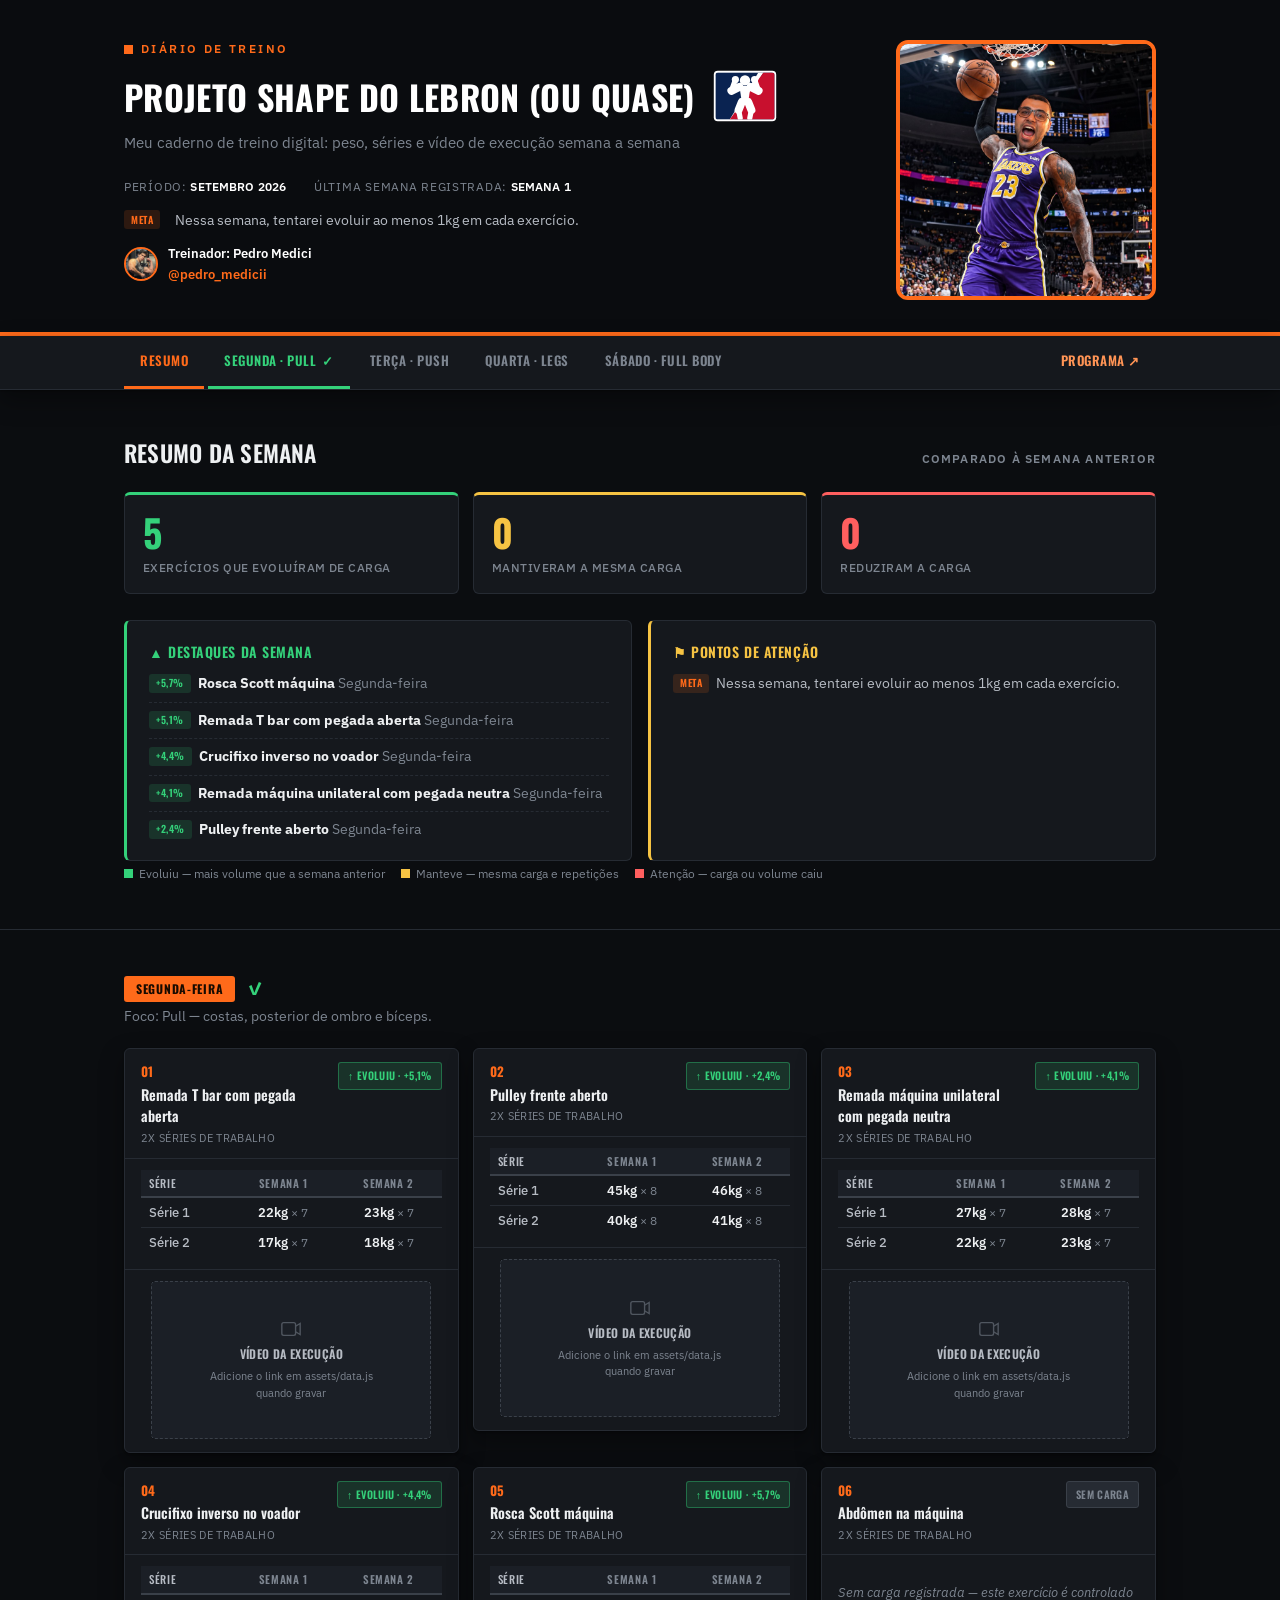
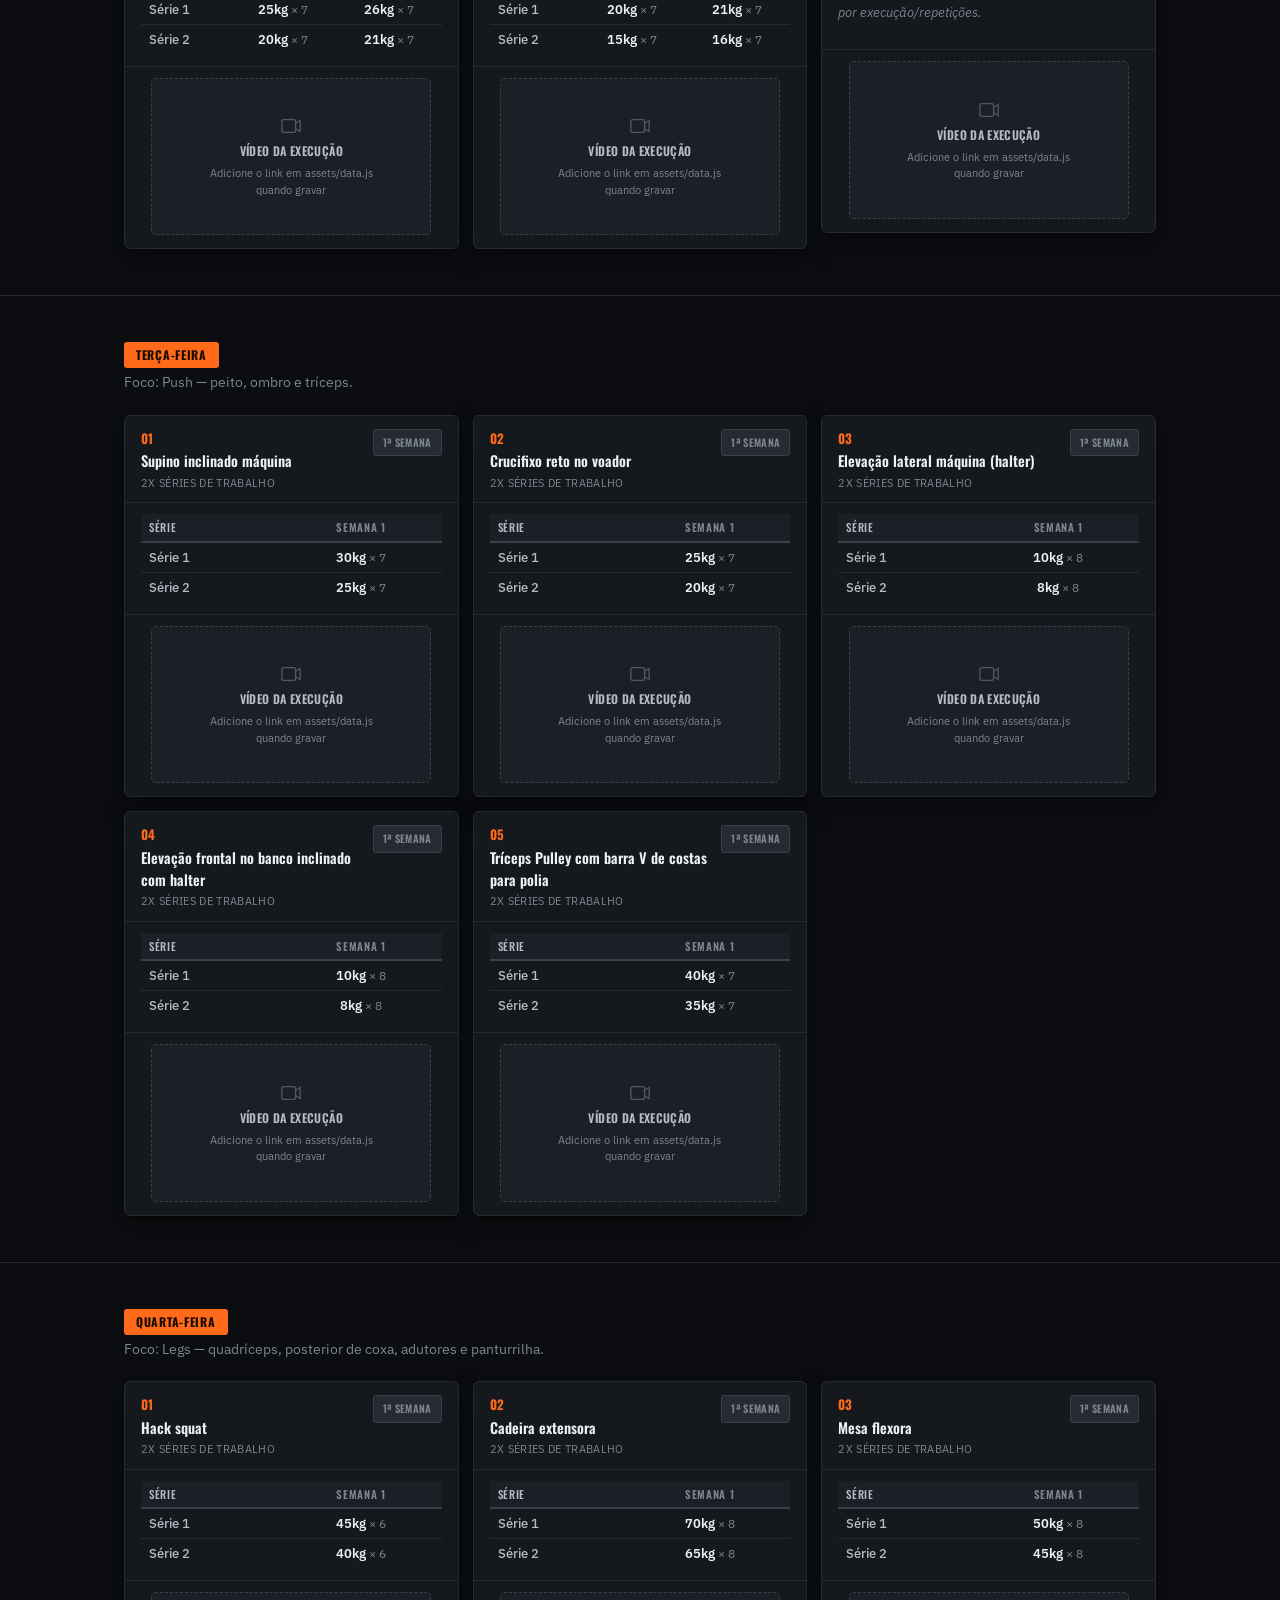
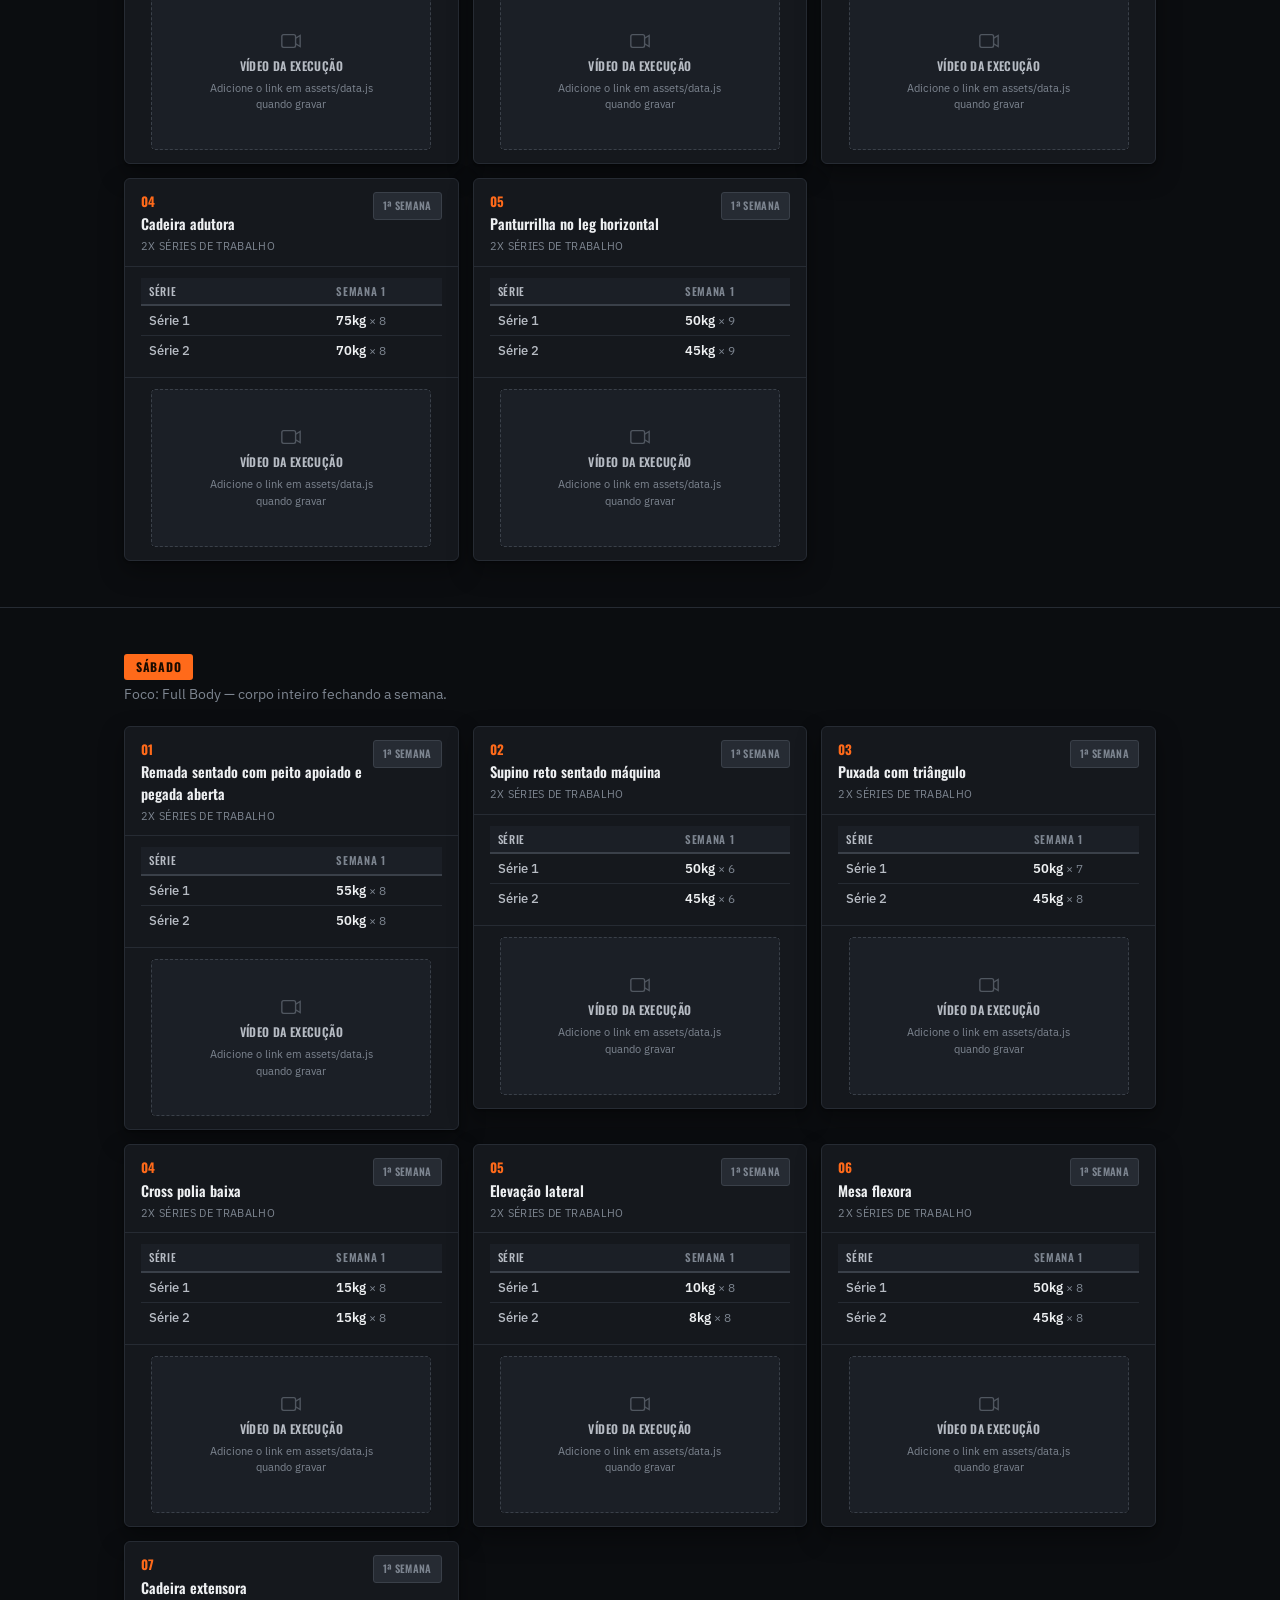
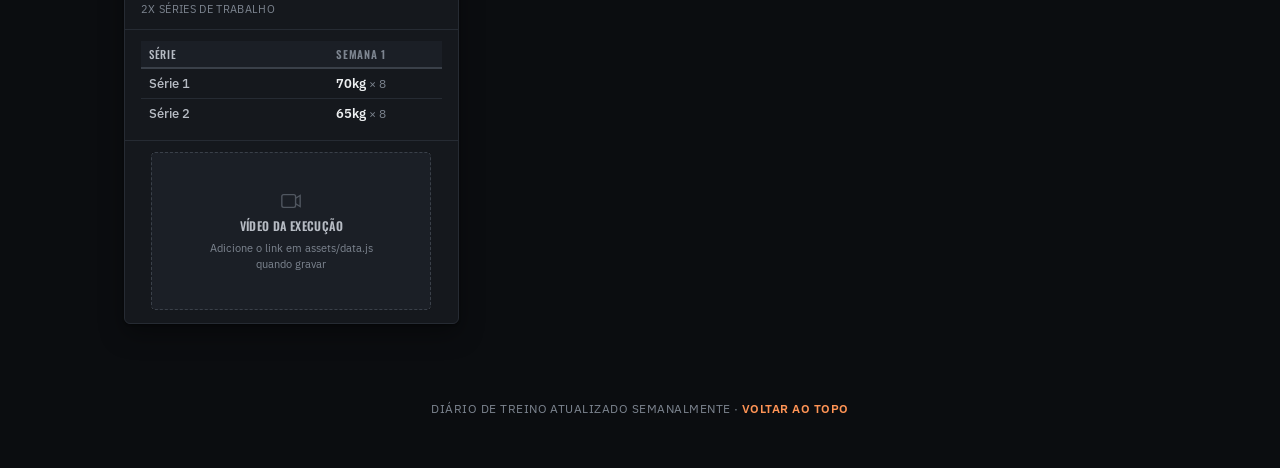
==== commit a04b6700: "Refactor code structure for improved readability and maintainability" ====
--- a/index.html
+++ b/index.html
@@ -49,6 +49,13 @@
         <span>Última semana registrada: <strong id="meta-atualizacao">—</strong></span>
       </div>
       <p class="header-goal" id="header-goal" hidden><span class="tag-mini goal">Meta</span><span id="header-goal-text"></span></p>
+      <p class="trainer-tag">
+        <img src="assets/pedro-medici.jpg" alt="Foto do treinador Pedro Medici" class="trainer-avatar">
+        <span class="trainer-info">
+          <strong>Treinador: Pedro Medici</strong>
+          <a href="https://instagram.com/pedro_medicii" target="_blank" rel="noopener">@pedro_medicii</a>
+        </span>
+      </p>
       <div class="month-switcher" id="month-switcher" hidden></div>
     </div>
     <div class="header-photo">
--- a/assets/styles.css
+++ b/assets/styles.css
@@ -140,6 +140,23 @@
   }
 }
 
+.title-row {
+  display: flex;
+  align-items: center;
+  gap: 18px;
+  flex-wrap: wrap;
+  margin-bottom: 10px;
+}
+
+.site-header h1 {
+  color: #ffffff;
+  font-size: clamp(22px, 3.4vw, 34px);
+  font-weight: 700;
+  letter-spacing: 0.01em;
+  margin: 0;
+  white-space: nowrap;
+}
+
 @media (max-width: 640px) {
   .header-flex {
     flex-direction: column-reverse;
@@ -156,23 +173,6 @@
   }
 }
 
-.title-row {
-  display: flex;
-  align-items: center;
-  gap: 18px;
-  flex-wrap: wrap;
-  margin-bottom: 10px;
-}
-
-.site-header h1 {
-  color: #ffffff;
-  font-size: clamp(22px, 3.4vw, 34px);
-  font-weight: 700;
-  letter-spacing: 0.01em;
-  margin: 0;
-  white-space: nowrap;
-}
-
 .league-logo {
   height: 52px;
   width: auto;
@@ -212,6 +212,84 @@
   font-size: 13.5px;
   color: var(--ink-soft);
 }
+
+.trainer-tag {
+  display: flex;
+  align-items: center;
+  gap: 10px;
+  margin: 14px 0 0;
+}
+
+.trainer-avatar {
+  flex: none;
+  width: 34px;
+  height: 34px;
+  border-radius: 50%;
+  object-fit: cover;
+  border: 2px solid var(--terracotta);
+}
+
+.trainer-tag .trainer-info {
+  display: flex;
+  flex-direction: column;
+  gap: 1px;
+  font-size: 13px;
+}
+
+.trainer-tag strong {
+  color: #ffffff;
+  font-weight: 600;
+}
+
+.trainer-tag a {
+  color: var(--terracotta);
+  text-decoration: none;
+  font-weight: 600;
+}
+
+.trainer-tag a:hover { text-decoration: underline; }
+
+.trainer-card {
+  display: flex;
+  align-items: center;
+  gap: 16px;
+  margin-top: 22px;
+  padding: 14px 18px;
+  background: var(--paper-raised-2);
+  border: 1px solid var(--line-strong);
+  border-left: 3px solid var(--terracotta);
+  border-radius: var(--radius);
+  max-width: 380px;
+}
+
+.trainer-avatar-lg {
+  flex: none;
+  width: 68px;
+  height: 68px;
+  border-radius: 50%;
+  object-fit: cover;
+  border: 3px solid var(--terracotta);
+}
+
+.trainer-card-info .trainer-name {
+  margin: 4px 0 6px;
+  font-size: 19px;
+  color: #ffffff;
+}
+
+.trainer-ig {
+  display: inline-flex;
+  align-items: center;
+  gap: 4px;
+  font-family: 'Oswald', sans-serif;
+  font-size: 12.5px;
+  font-weight: 600;
+  letter-spacing: 0.02em;
+  color: var(--terracotta);
+  text-decoration: none;
+}
+
+.trainer-ig:hover { text-decoration: underline; }
 
 .month-switcher {
   display: flex;
@@ -756,6 +834,11 @@
 
 .callout.danger { border-left-color: var(--down); }
 .callout.danger h3 { color: var(--down); }
+
+.callout .table-scroll {
+  overflow-x: auto;
+  margin-top: 10px;
+}
 
 .callout .rule-note {
   font-size: 13.5px;
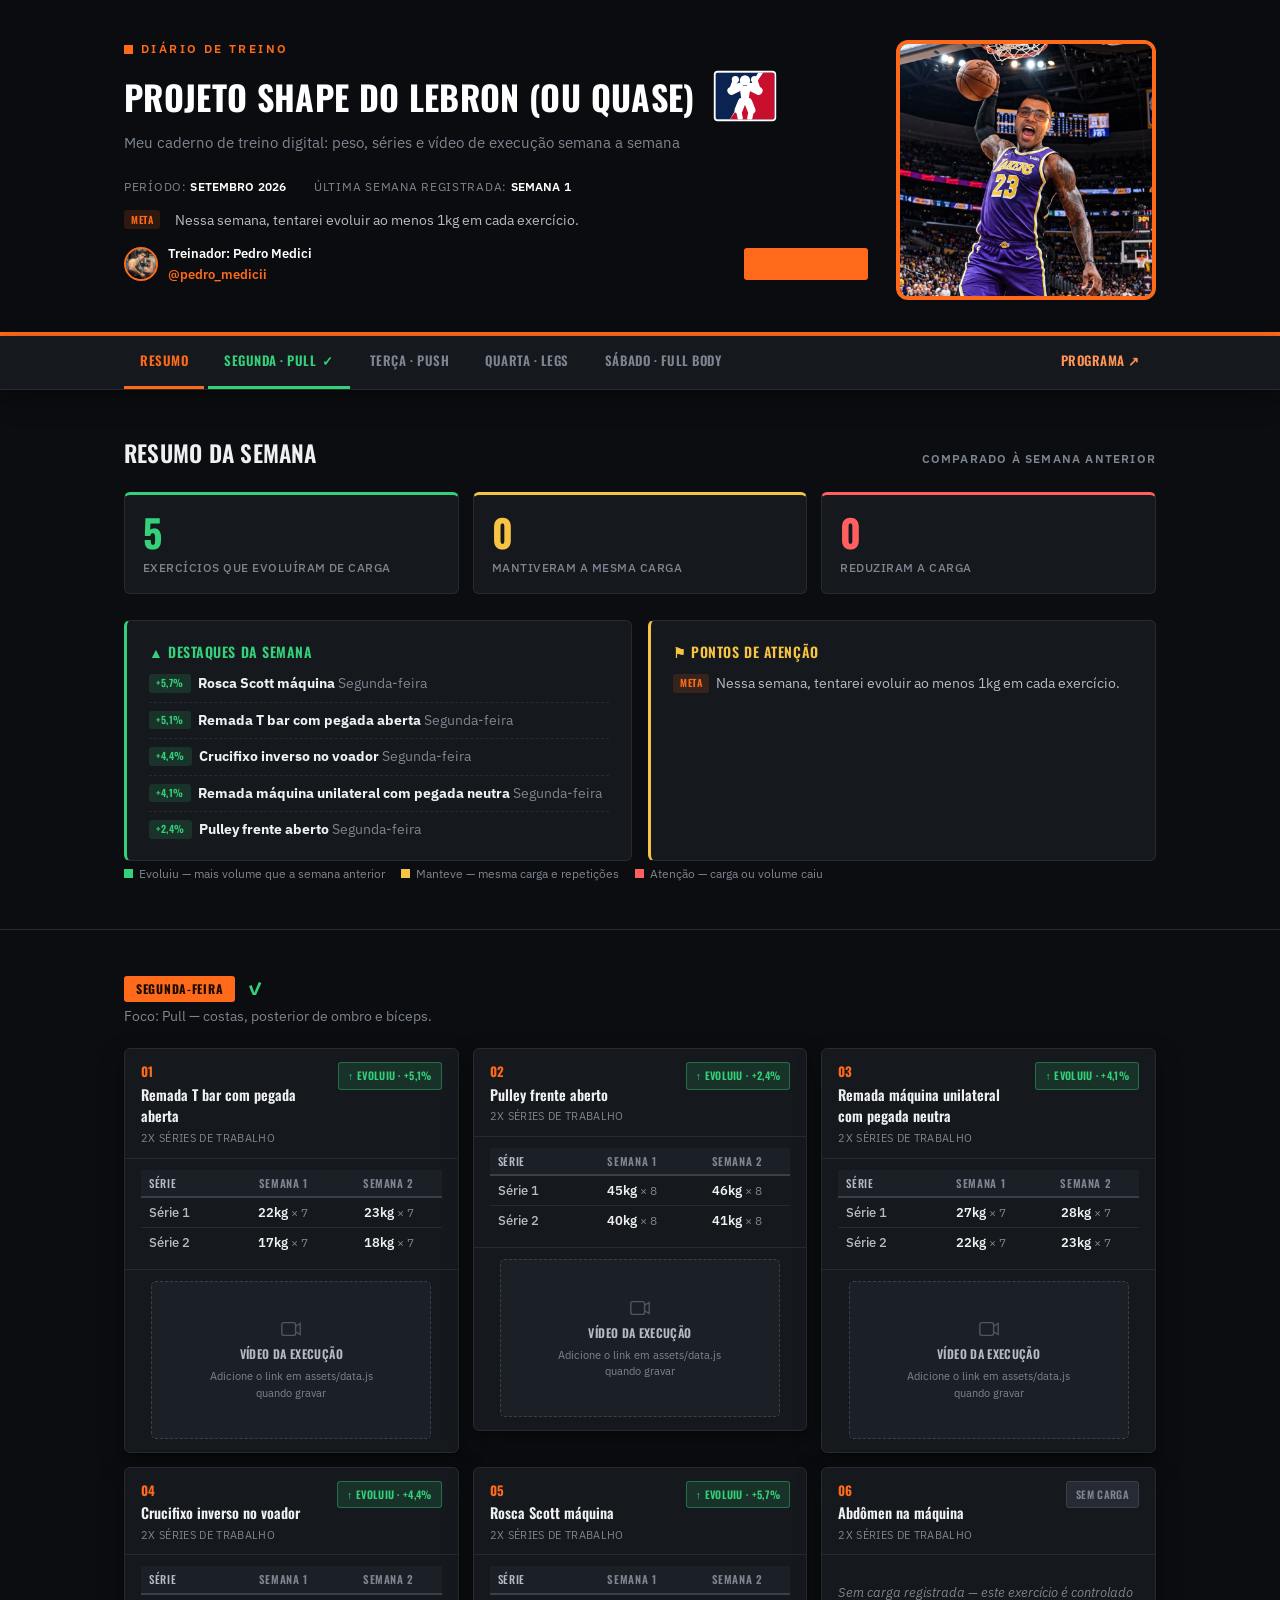
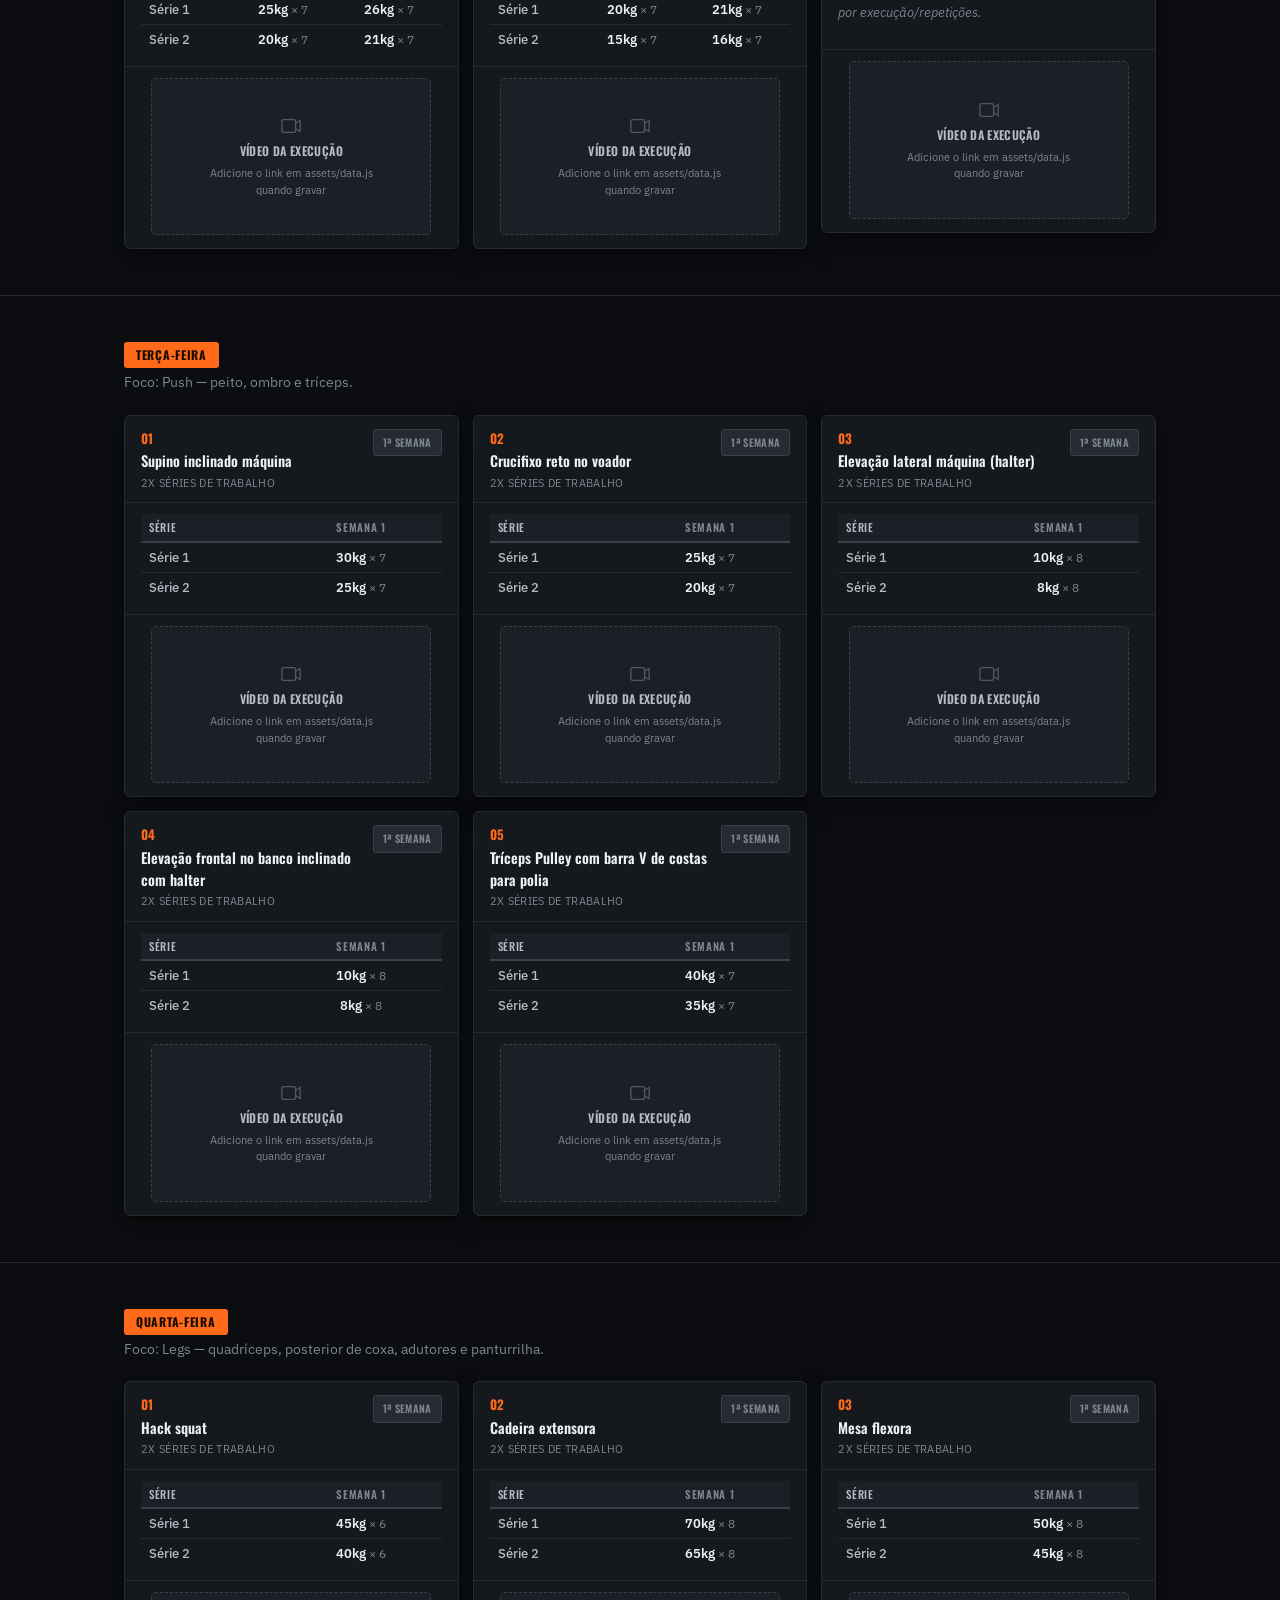
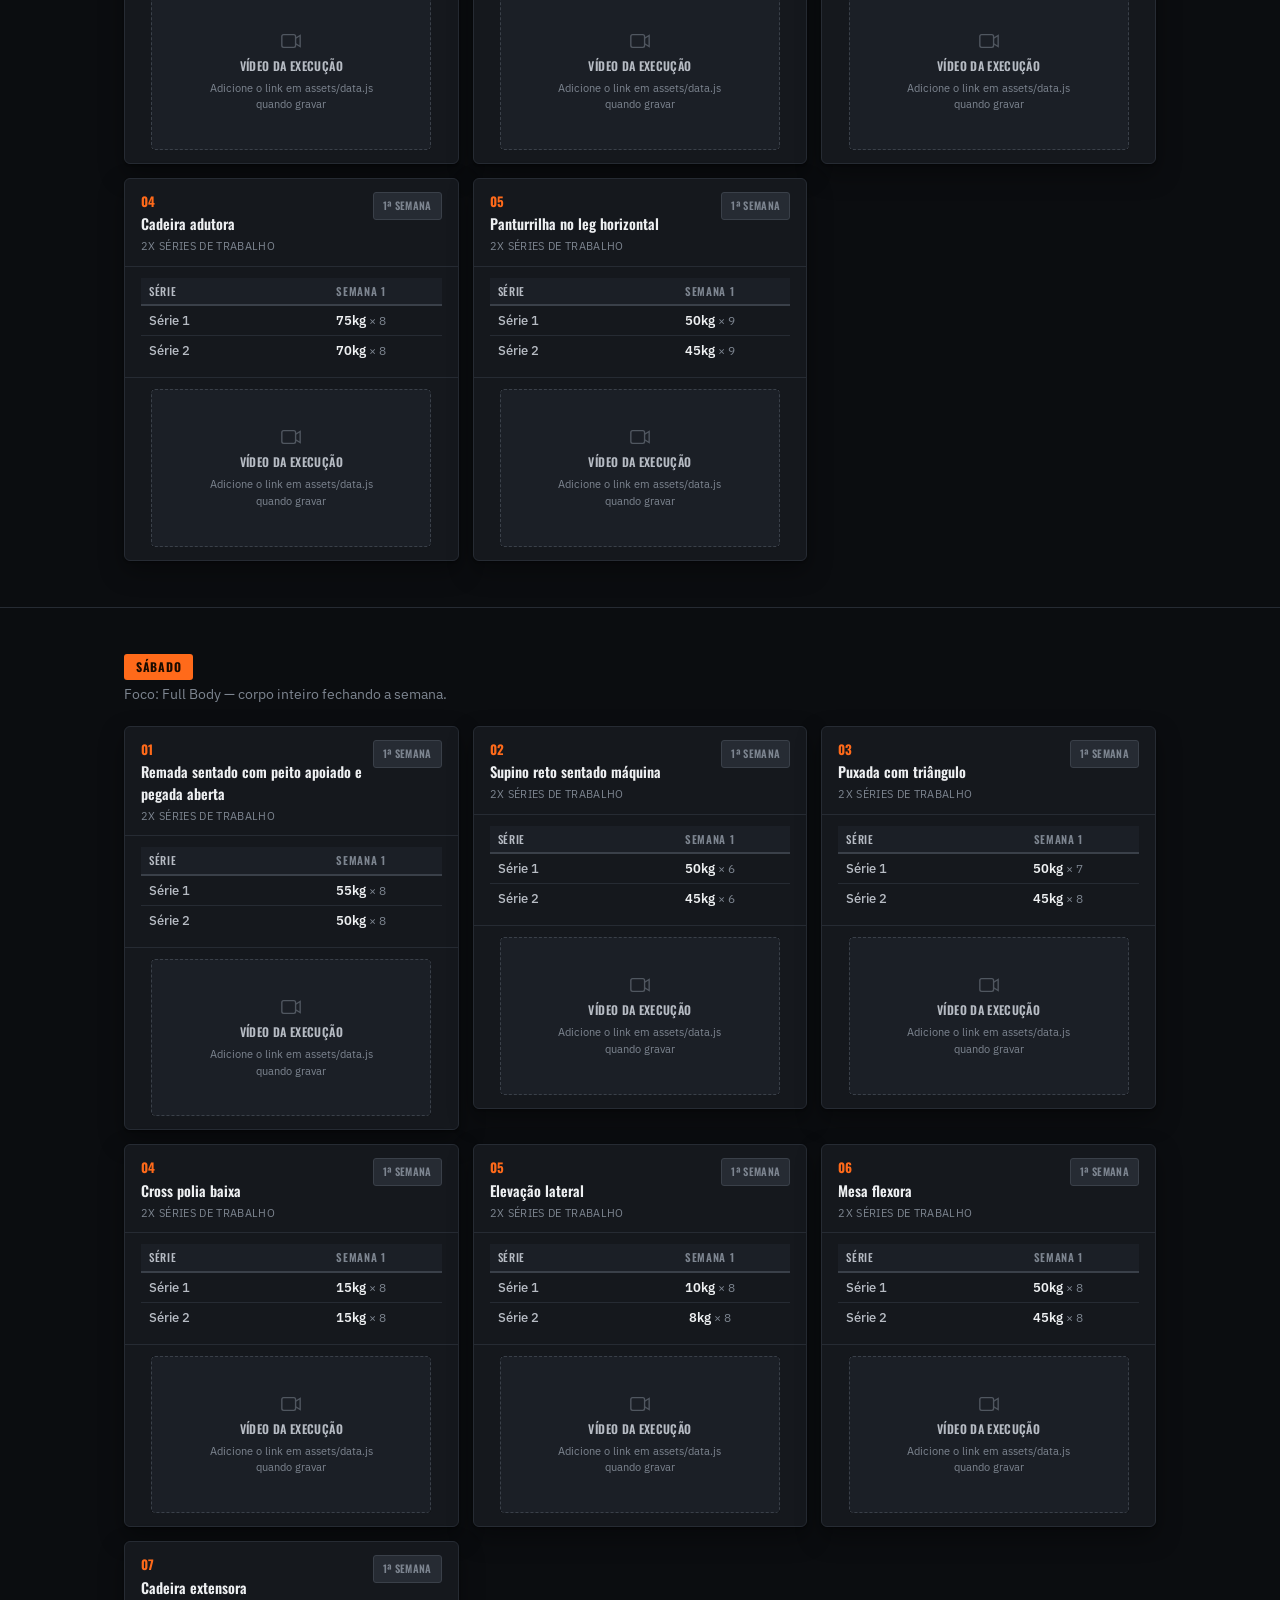
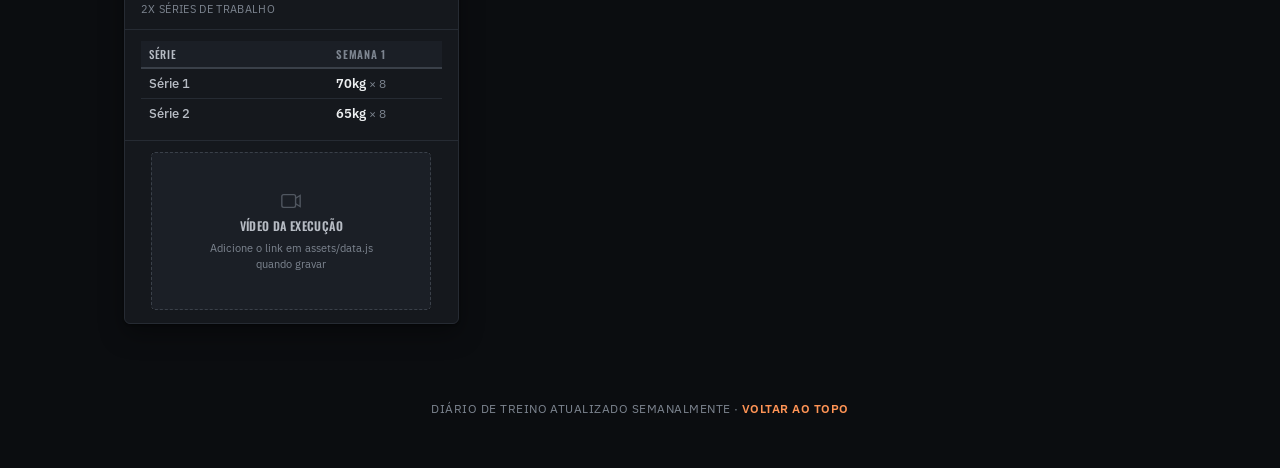
==== commit a71a2ed4: "Add trainer program link with updated styles for better presentation" ====
--- a/index.html
+++ b/index.html
@@ -55,6 +55,7 @@
           <strong>Treinador: Pedro Medici</strong>
           <a href="https://instagram.com/pedro_medicii" target="_blank" rel="noopener">@pedro_medicii</a>
         </span>
+        <a href="programa.html" class="trainer-programa-link">Ver programa ↗</a>
       </p>
       <div class="month-switcher" id="month-switcher" hidden></div>
     </div>
--- a/assets/styles.css
+++ b/assets/styles.css
@@ -159,14 +159,18 @@
 
 @media (max-width: 640px) {
   .header-flex {
-    flex-direction: column-reverse;
+    flex-direction: row;
+    align-items: center;
   }
   .header-photo {
-    width: 100%;
-    height: auto;
-    aspect-ratio: 1 / 1;
-    max-width: 320px;
-    margin: 0 auto;
+    width: 84px;
+    height: 84px;
+    border-radius: 50%;
+    border-width: 3px;
+    margin: 0;
+  }
+  .header-photo.is-empty::after {
+    font-size: 9px;
   }
   .site-header h1 {
     white-space: normal;
@@ -216,8 +220,29 @@
 .trainer-tag {
   display: flex;
   align-items: center;
+  flex-wrap: wrap;
   gap: 10px;
   margin: 14px 0 0;
+}
+
+.trainer-programa-link {
+  margin-left: auto;
+  flex: none;
+  font-family: 'Oswald', sans-serif;
+  font-size: 12px;
+  font-weight: 600;
+  letter-spacing: 0.04em;
+  text-transform: uppercase;
+  color: #180b00;
+  background: var(--terracotta);
+  padding: 7px 14px;
+  border-radius: 3px;
+  text-decoration: none;
+  white-space: nowrap;
+}
+
+.trainer-programa-link:hover {
+  background: var(--brand-soft);
 }
 
 .trainer-avatar {
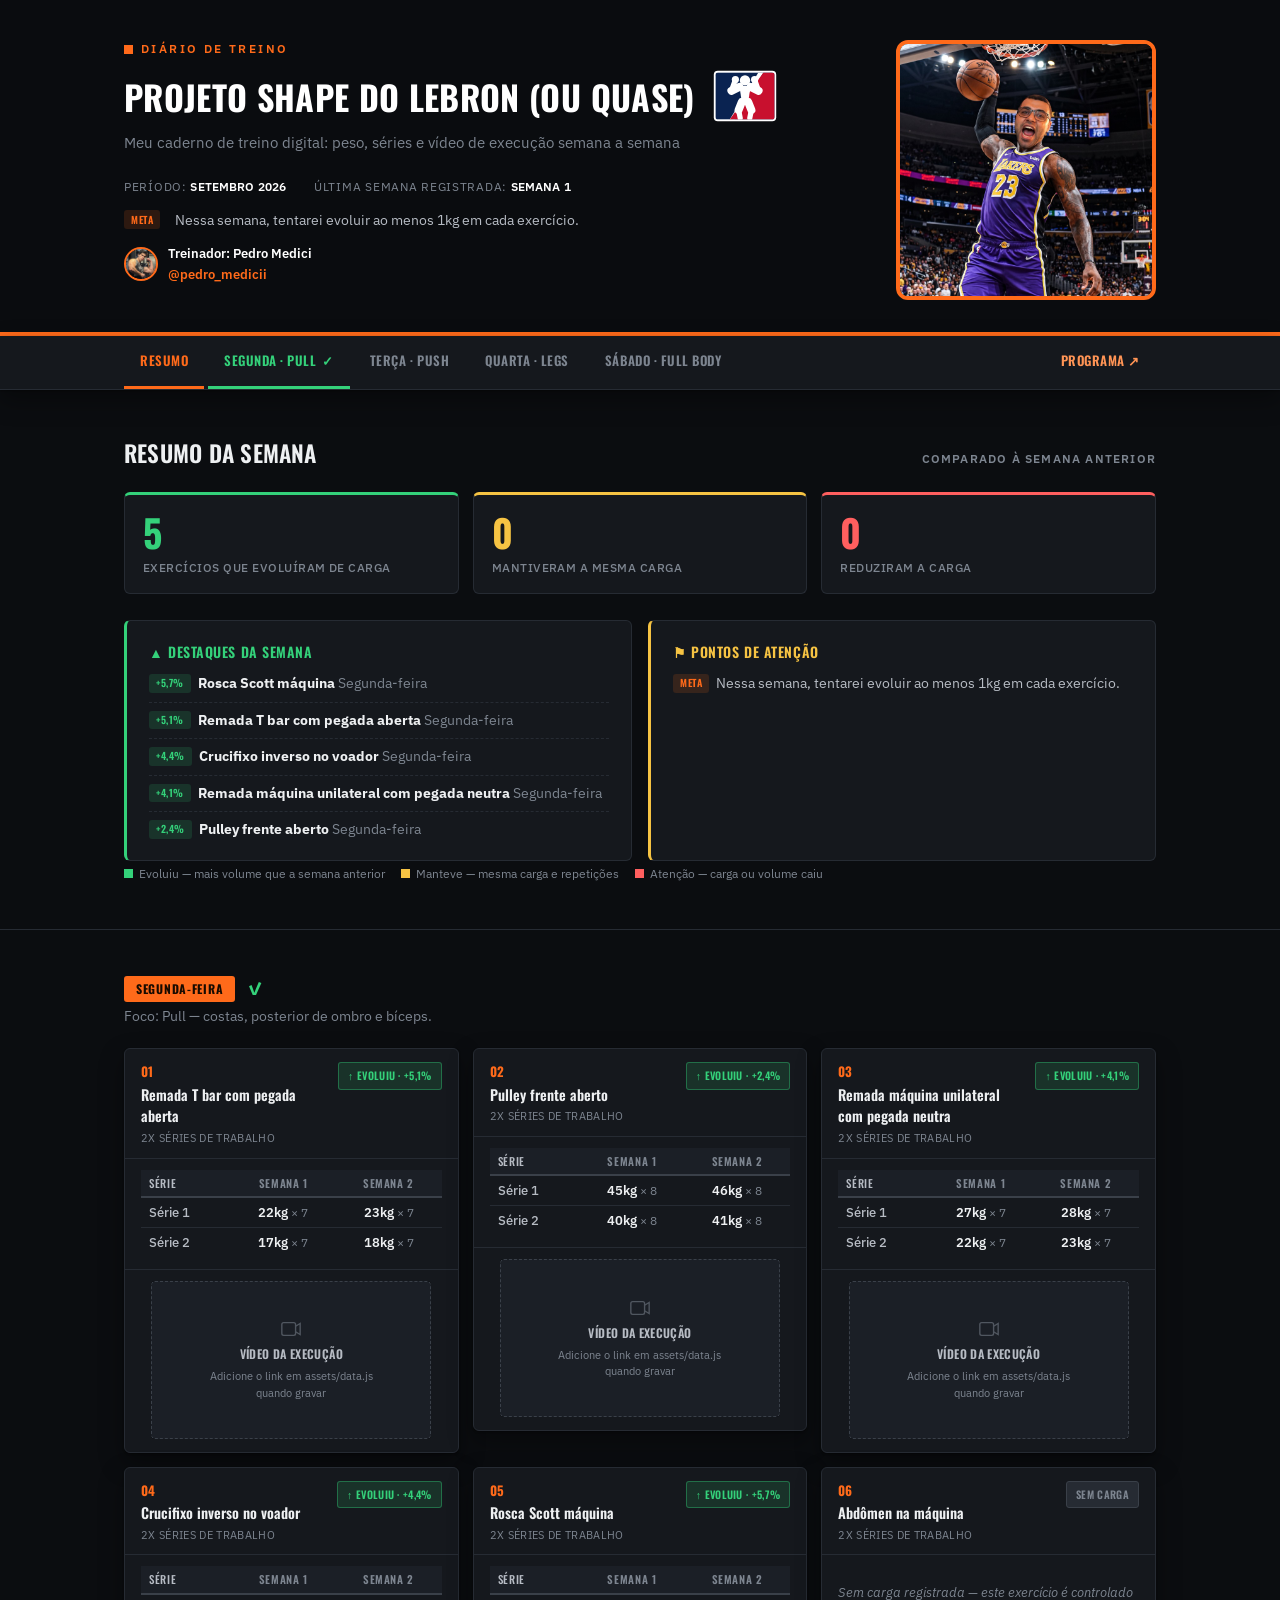
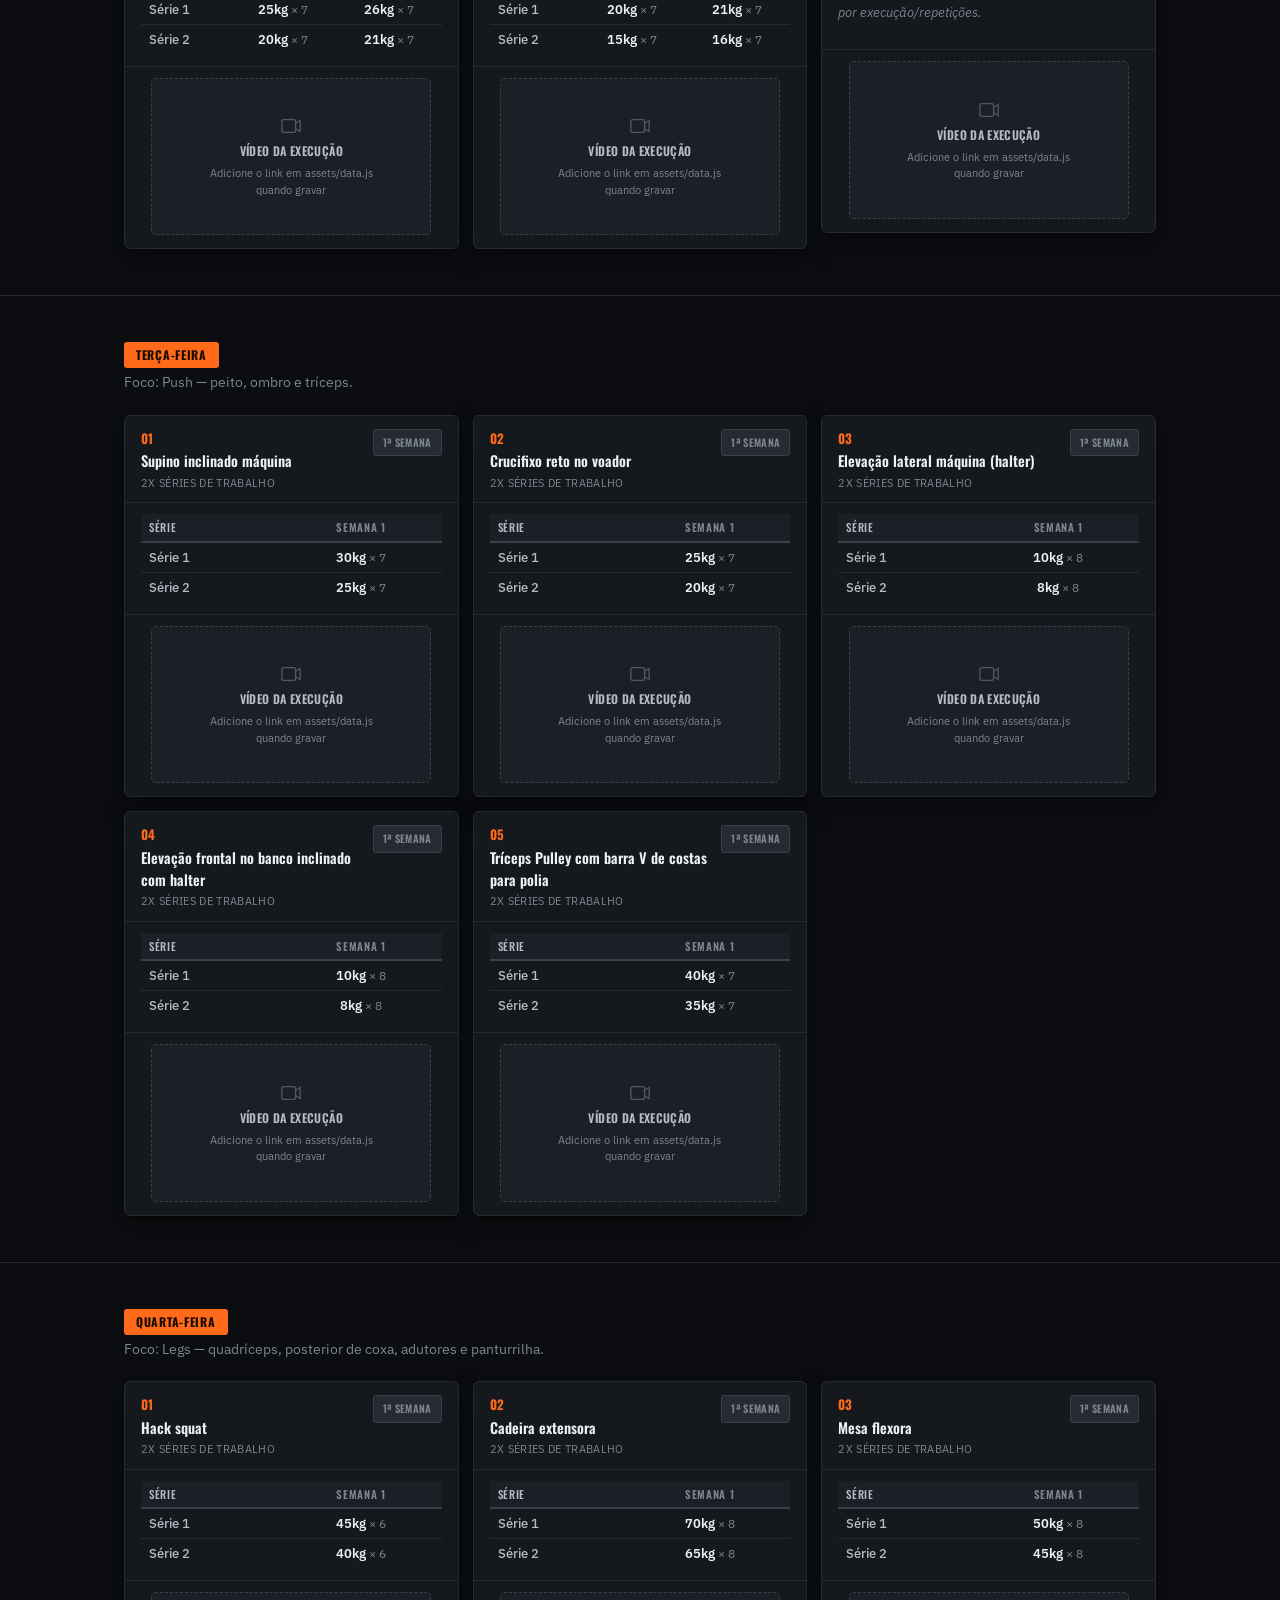
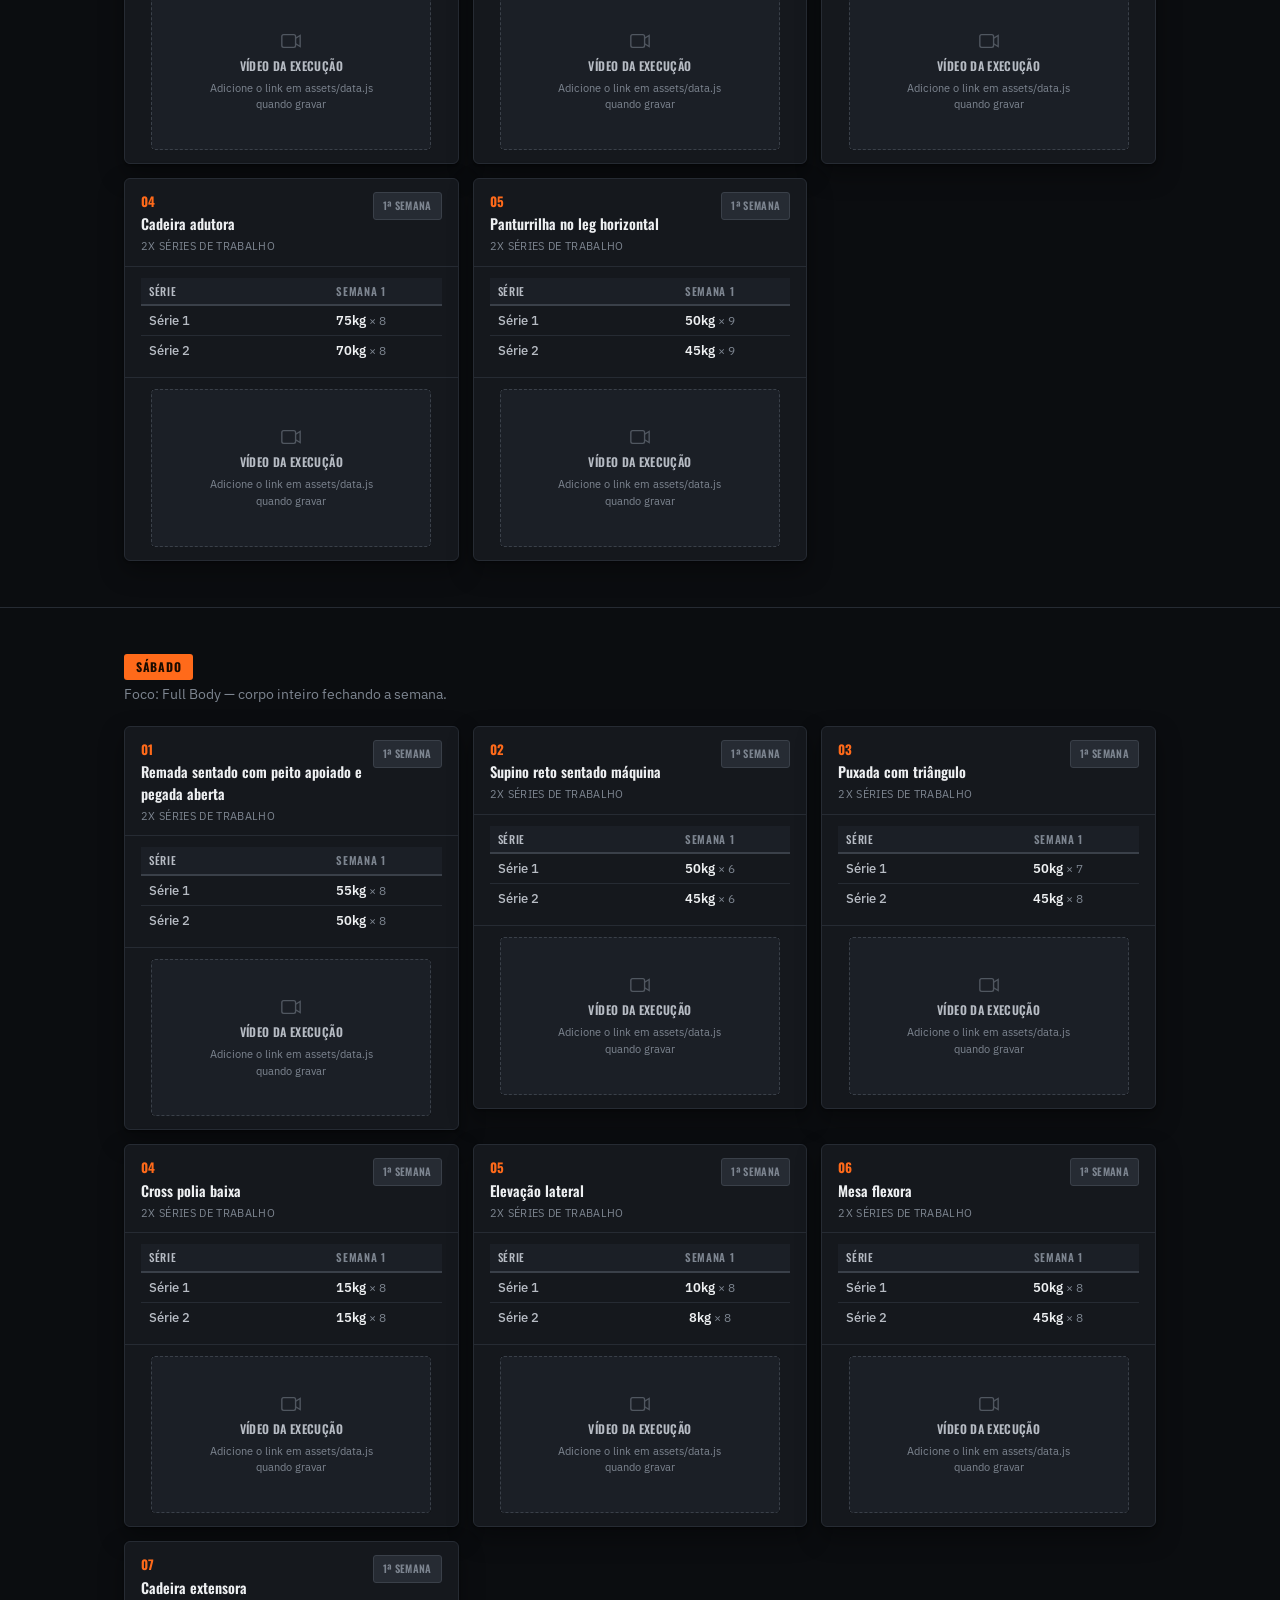
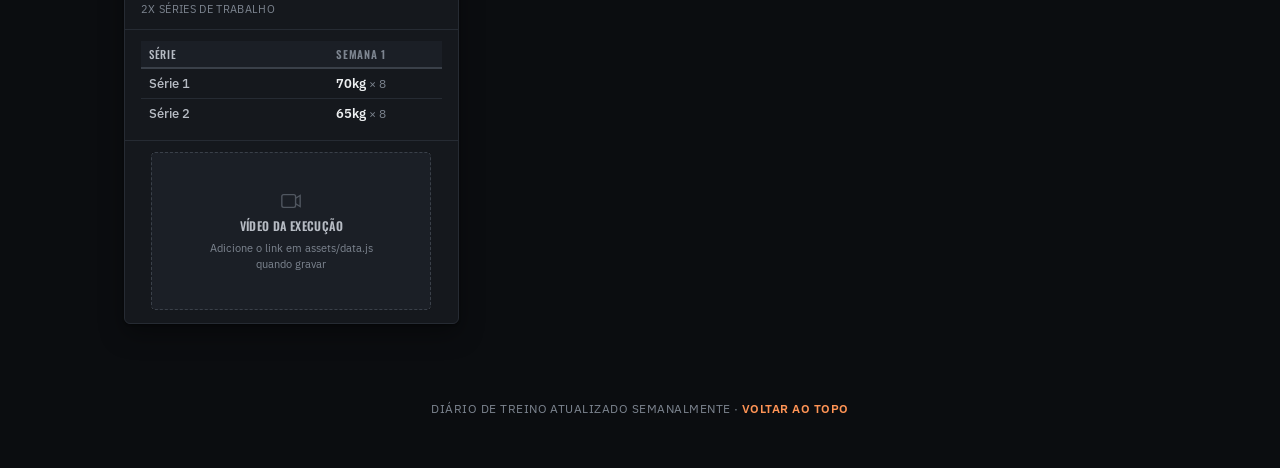
==== commit fc40d052: "Remove the trainer-card program link button It kept causing mobile layout issues; the day-nav alread" ====
--- a/index.html
+++ b/index.html
@@ -55,7 +55,6 @@
           <strong>Treinador: Pedro Medici</strong>
           <a href="https://instagram.com/pedro_medicii" target="_blank" rel="noopener">@pedro_medicii</a>
         </span>
-        <a href="programa.html" class="trainer-programa-link">Ver programa ↗</a>
       </p>
       <div class="month-switcher" id="month-switcher" hidden></div>
     </div>
--- a/assets/styles.css
+++ b/assets/styles.css
@@ -154,17 +154,18 @@
   font-weight: 700;
   letter-spacing: 0.01em;
   margin: 0;
+  min-width: 0;
   white-space: nowrap;
 }
 
 @media (max-width: 640px) {
   .header-flex {
     flex-direction: row;
-    align-items: center;
+    gap: 16px;
   }
   .header-photo {
-    width: 84px;
-    height: 84px;
+    width: 108px;
+    height: 108px;
     border-radius: 50%;
     border-width: 3px;
     margin: 0;
@@ -172,8 +173,14 @@
   .header-photo.is-empty::after {
     font-size: 9px;
   }
+  .title-row {
+    gap: 10px;
+  }
   .site-header h1 {
     white-space: normal;
+  }
+  .title-row .league-logo {
+    height: 30px;
   }
 }
 
@@ -220,29 +227,8 @@
 .trainer-tag {
   display: flex;
   align-items: center;
-  flex-wrap: wrap;
   gap: 10px;
   margin: 14px 0 0;
-}
-
-.trainer-programa-link {
-  margin-left: auto;
-  flex: none;
-  font-family: 'Oswald', sans-serif;
-  font-size: 12px;
-  font-weight: 600;
-  letter-spacing: 0.04em;
-  text-transform: uppercase;
-  color: #180b00;
-  background: var(--terracotta);
-  padding: 7px 14px;
-  border-radius: 3px;
-  text-decoration: none;
-  white-space: nowrap;
-}
-
-.trainer-programa-link:hover {
-  background: var(--brand-soft);
 }
 
 .trainer-avatar {
@@ -266,13 +252,13 @@
   font-weight: 600;
 }
 
-.trainer-tag a {
+.trainer-info a {
   color: var(--terracotta);
   text-decoration: none;
   font-weight: 600;
 }
 
-.trainer-tag a:hover { text-decoration: underline; }
+.trainer-info a:hover { text-decoration: underline; }
 
 .trainer-card {
   display: flex;
